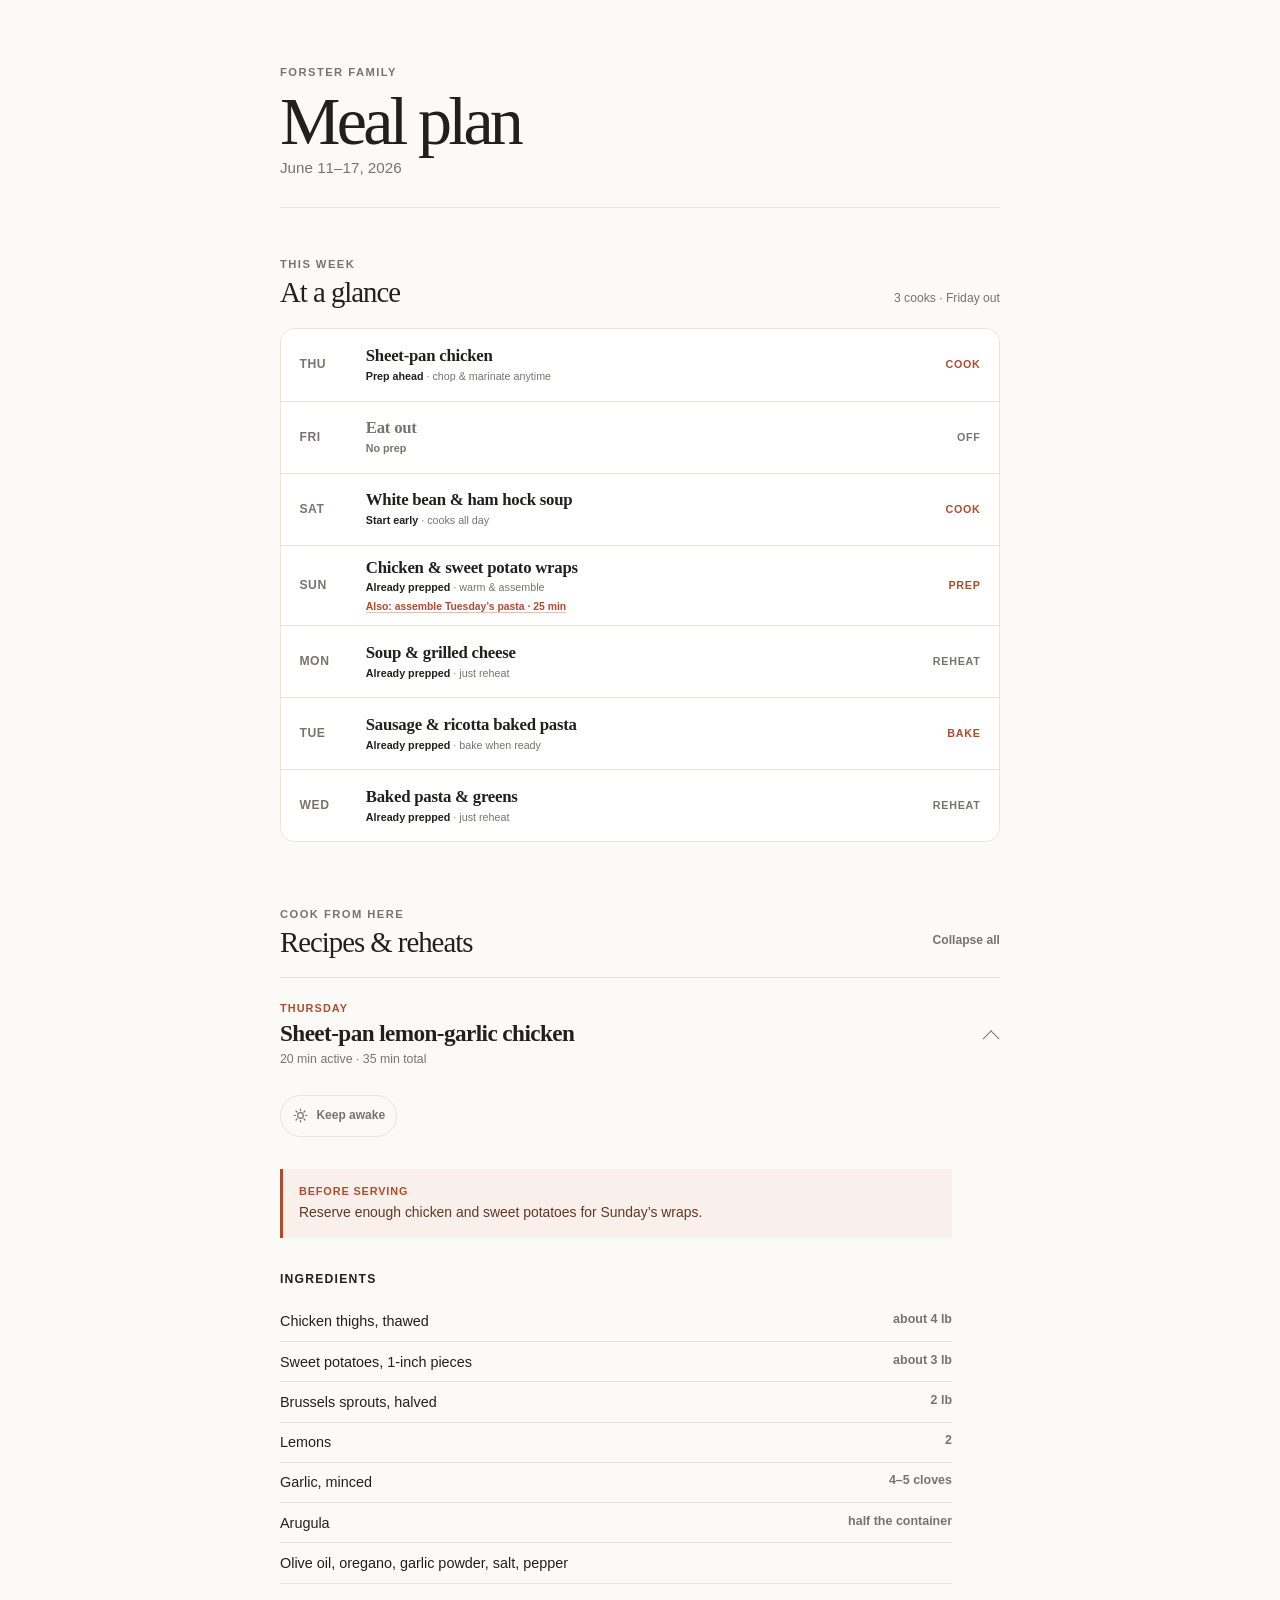
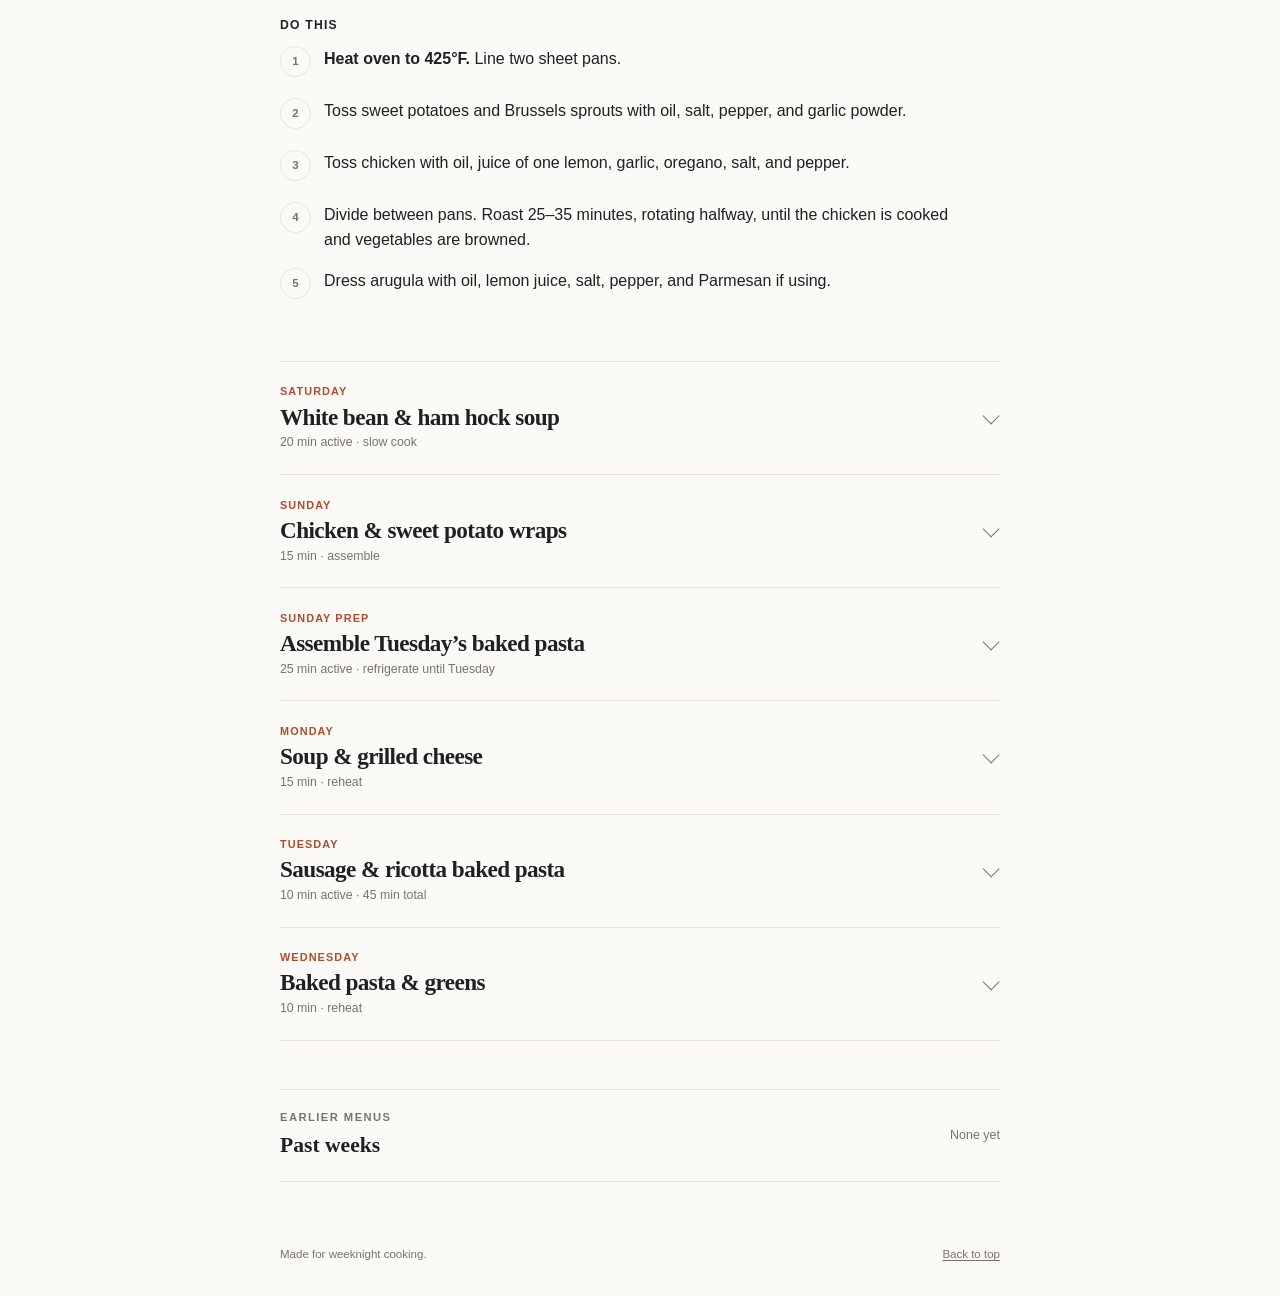
==== index.html @ 636d7f98 "Move wake control into open recipe" ====
<!doctype html>
<html lang="en">
  <head>
    <meta charset="utf-8">
    <meta name="viewport" content="width=device-width, initial-scale=1">
    <meta name="theme-color" content="#f7f5f0">
    <meta name="apple-mobile-web-app-capable" content="yes">
    <meta name="apple-mobile-web-app-status-bar-style" content="default">
    <meta name="apple-mobile-web-app-title" content="Meal Plan">
    <meta name="description" content="The Forster family meal plan for the week.">
    <title>Meal Plan · June 11–17</title>
    <link rel="icon" href="icon.svg" type="image/svg+xml">
    <link rel="apple-touch-icon" sizes="180x180" href="apple-touch-icon.png">
    <link rel="manifest" href="site.webmanifest">
    <link rel="stylesheet" href="styles.css">
    <script src="app.js" defer></script>
  </head>
  <body>
    <header class="site-header">
      <div>
        <p class="eyebrow">Forster family</p>
        <h1>Meal plan</h1>
        <p class="week-dates">June 11–17, 2026</p>
      </div>
    </header>

    <main>
      <section aria-labelledby="week-overview">
        <div class="section-heading">
          <div>
            <p class="eyebrow">This week</p>
            <h2 id="week-overview">At a glance</h2>
          </div>
          <p class="section-note">3 cooks · Friday out</p>
        </div>

        <nav class="day-list" aria-label="Jump to a day's meal">
          <a class="day-row" data-date="2026-06-11" href="#thursday">
            <span class="day-name">Thu <span class="today-label">Today</span></span>
            <span class="day-details">
              <span class="day-meal">Sheet-pan chicken</span>
              <span class="day-timing"><strong>Prep ahead</strong> · chop &amp; marinate anytime</span>
            </span>
            <span class="day-action cook">Cook</span>
          </a>
          <div class="day-row day-off" data-date="2026-06-12">
            <span class="day-name">Fri <span class="today-label">Today</span></span>
            <span class="day-details">
              <span class="day-meal">Eat out</span>
              <span class="day-timing"><strong>No prep</strong></span>
            </span>
            <span class="day-action">Off</span>
          </div>
          <a class="day-row" data-date="2026-06-13" href="#saturday">
            <span class="day-name">Sat <span class="today-label">Today</span></span>
            <span class="day-details">
              <span class="day-meal">White bean &amp; ham hock soup</span>
              <span class="day-timing"><strong>Start early</strong> · cooks all day</span>
            </span>
            <span class="day-action cook">Cook</span>
          </a>
          <div class="day-row" data-date="2026-06-14">
            <span class="day-name">Sun <span class="today-label">Today</span></span>
            <span class="day-details">
              <a class="day-meal day-meal-link" href="#sunday">Chicken &amp; sweet potato wraps</a>
              <span class="day-timing"><strong>Already prepped</strong> · warm &amp; assemble</span>
              <a class="day-extra" href="#sunday-pasta-prep"><strong>Also:</strong> assemble Tuesday’s pasta · 25 min</a>
            </span>
            <span class="day-action cook">Prep</span>
          </div>
          <a class="day-row" data-date="2026-06-15" href="#monday">
            <span class="day-name">Mon <span class="today-label">Today</span></span>
            <span class="day-details">
              <span class="day-meal">Soup &amp; grilled cheese</span>
              <span class="day-timing"><strong>Already prepped</strong> · just reheat</span>
            </span>
            <span class="day-action">Reheat</span>
          </a>
          <a class="day-row" data-date="2026-06-16" href="#tuesday">
            <span class="day-name">Tue <span class="today-label">Today</span></span>
            <span class="day-details">
              <span class="day-meal">Sausage &amp; ricotta baked pasta</span>
              <span class="day-timing"><strong>Already prepped</strong> · bake when ready</span>
            </span>
            <span class="day-action cook">Bake</span>
          </a>
          <a class="day-row" data-date="2026-06-17" href="#wednesday">
            <span class="day-name">Wed <span class="today-label">Today</span></span>
            <span class="day-details">
              <span class="day-meal">Baked pasta &amp; greens</span>
              <span class="day-timing"><strong>Already prepped</strong> · just reheat</span>
            </span>
            <span class="day-action">Reheat</span>
          </a>
        </nav>
      </section>

      <section class="recipes" aria-labelledby="recipes-title">
        <div class="section-heading">
          <div>
            <p class="eyebrow">Cook from here</p>
            <h2 id="recipes-title">Recipes &amp; reheats</h2>
          </div>
          <button class="text-button" id="collapse-button" type="button">Collapse all</button>
        </div>
        <button class="wake-button" id="wake-button" type="button" hidden>
          <svg aria-hidden="true" viewBox="0 0 24 24">
            <path d="M12 3v2m6.36.64-1.42 1.42M21 12h-2M5 12H3m4.06-4.94L5.64 5.64M12 8a4 4 0 1 1 0 8 4 4 0 0 1 0-8Zm0 11v2m4.94-4.06 1.42 1.42m-11.3-1.42-1.42 1.42"/>
          </svg>
          <span>Keep awake</span>
        </button>

        <details class="recipe" id="thursday" data-date="2026-06-11" open>
          <summary>
            <span class="summary-day">Thursday</span>
            <span class="summary-title">Sheet-pan lemon-garlic chicken</span>
            <span class="summary-meta">20 min active · 35 min total</span>
          </summary>
          <div class="recipe-body">
            <div class="recipe-note">
              <strong>Before serving</strong>
              Reserve enough chicken and sweet potatoes for Sunday’s wraps.
            </div>
            <h3>Ingredients</h3>
            <ul class="ingredients">
              <li><span>Chicken thighs, thawed</span><strong>about 4 lb</strong></li>
              <li><span>Sweet potatoes, 1-inch pieces</span><strong>about 3 lb</strong></li>
              <li><span>Brussels sprouts, halved</span><strong>2 lb</strong></li>
              <li><span>Lemons</span><strong>2</strong></li>
              <li><span>Garlic, minced</span><strong>4–5 cloves</strong></li>
              <li><span>Arugula</span><strong>half the container</strong></li>
              <li><span>Olive oil, oregano, garlic powder, salt, pepper</span></li>
            </ul>
            <h3>Do this</h3>
            <ol class="steps">
              <li><strong>Heat oven to 425°F.</strong> Line two sheet pans.</li>
              <li>Toss sweet potatoes and Brussels sprouts with oil, salt, pepper, and garlic powder.</li>
              <li>Toss chicken with oil, juice of one lemon, garlic, oregano, salt, and pepper.</li>
              <li>Divide between pans. Roast 25–35 minutes, rotating halfway, until the chicken is cooked and vegetables are browned.</li>
              <li>Dress arugula with oil, lemon juice, salt, pepper, and Parmesan if using.</li>
            </ol>
          </div>
        </details>

        <details class="recipe" id="saturday" data-date="2026-06-13">
          <summary>
            <span class="summary-day">Saturday</span>
            <span class="summary-title">White bean &amp; ham hock soup</span>
            <span class="summary-meta">20 min active · slow cook</span>
          </summary>
          <div class="recipe-body">
            <div class="recipe-note">
              <strong>Friday night</strong>
              If using dried beans, cover them with plenty of water and soak overnight.
            </div>
            <h3>Ingredients</h3>
            <ul class="ingredients">
              <li><span>Cross-cut ham hocks</span></li>
              <li><span>Dried white beans, soaked, or 6 cans drained</span><strong>2 lb</strong></li>
              <li><span>Onions, diced</span><strong>2</strong></li>
              <li><span>Carrots, diced</span><strong>4</strong></li>
              <li><span>Celery stalks, diced</span><strong>4</strong></li>
              <li><span>Garlic, minced</span><strong>4–5 cloves</strong></li>
              <li><span>Prepared chicken broth</span><strong>8 cups</strong></li>
              <li><span>Kale or collards, chopped</span><strong>1 large bunch</strong></li>
              <li><span>Bay leaves, thyme, black pepper</span></li>
            </ul>
            <h3>Do this</h3>
            <ol class="steps">
              <li>Sauté onions, carrots, and celery in oil for 8 minutes. Add garlic for the final minute.</li>
              <li>Add ham hocks, beans, broth, bay leaves, thyme, pepper, and enough water to cover.</li>
              <li><strong>Cook until tender:</strong> Instant Pot 45 minutes plus natural release; slow cooker 8–10 hours on low; or stovetop 2–3 hours.</li>
              <li>Remove ham hocks. Shred the usable meat and return it to the soup.</li>
              <li>Stir in greens and cook until tender. Taste before adding salt.</li>
              <li>Prepare cornbread according to its package.</li>
            </ol>
            <div class="recipe-note">
              <strong>After dinner</strong>
              Refrigerate enough for Monday and lunches. Freeze the rest in meal-sized portions.
            </div>
          </div>
        </details>

        <details class="recipe" id="sunday" data-date="2026-06-14">
          <summary>
            <span class="summary-day">Sunday</span>
            <span class="summary-title">Chicken &amp; sweet potato wraps</span>
            <span class="summary-meta">15 min · assemble</span>
          </summary>
          <div class="recipe-body">
            <ol class="steps">
              <li>Warm Thursday’s reserved chicken and sweet potatoes.</li>
              <li>Set out tortillas, remaining arugula, cheese, and a preferred sauce.</li>
              <li>Let everyone assemble wraps. Keep the kids’ version simple with chicken and cheese.</li>
            </ol>
          </div>
        </details>

        <details class="recipe prep-recipe" id="sunday-pasta-prep" data-date="2026-06-14">
          <summary>
            <span class="summary-day">Sunday prep</span>
            <span class="summary-title">Assemble Tuesday’s baked pasta</span>
            <span class="summary-meta">25 min active · refrigerate until Tuesday</span>
          </summary>
          <div class="recipe-body">
            <div class="recipe-note">
              <strong>Do ahead</strong>
              Assemble this Sunday so Tuesday only requires baking.
            </div>
            <h3>Ingredients</h3>
            <ul class="ingredients">
              <li><span>Rigatoni plus penne</span><strong>2 lb total</strong></li>
              <li><span>Mild Italian sausage</span><strong>2 lb</strong></li>
              <li><span>Onion, diced</span><strong>1</strong></li>
              <li><span>Spinach</span><strong>8 oz</strong></li>
              <li><span>Marinara</span><strong>2 jars</strong></li>
              <li><span>Ricotta</span><strong>15 oz</strong></li>
              <li><span>Shredded mozzarella</span><strong>1 lb</strong></li>
              <li><span>Parmesan</span></li>
            </ul>
            <h3>Do this</h3>
            <ol class="steps">
              <li>Cook pasta 2 minutes less than its package directions. Drain.</li>
              <li>Brown sausage and onion. Drain excess grease, then wilt in the spinach.</li>
              <li>Mix pasta, sausage mixture, marinara, ricotta, and half the mozzarella.</li>
              <li>Transfer to a large baking dish. Top with remaining mozzarella and Parmesan.</li>
              <li>Cover and refrigerate until Tuesday.</li>
            </ol>
          </div>
        </details>

        <details class="recipe compact" id="monday" data-date="2026-06-15">
          <summary>
            <span class="summary-day">Monday</span>
            <span class="summary-title">Soup &amp; grilled cheese</span>
            <span class="summary-meta">15 min · reheat</span>
          </summary>
          <div class="recipe-body">
            <ol class="steps">
              <li>Reheat Saturday’s soup gently, adding a little water or broth if it has thickened.</li>
              <li>Make grilled cheese sandwiches while the soup heats.</li>
              <li>Freeze any soup that will not be eaten by Tuesday.</li>
            </ol>
            <p><a class="inline-link" href="#saturday">See the soup recipe</a></p>
          </div>
        </details>

        <details class="recipe compact" id="tuesday" data-date="2026-06-16">
          <summary>
            <span class="summary-day">Tuesday</span>
            <span class="summary-title">Sausage &amp; ricotta baked pasta</span>
            <span class="summary-meta">10 min active · 45 min total</span>
          </summary>
          <div class="recipe-body">
            <ol class="steps">
              <li>Take Sunday’s assembled pasta out while the oven heats to <strong>375°F</strong>.</li>
              <li>Bake covered for about 30 minutes.</li>
              <li>Uncover and bake another 10–15 minutes, until bubbling and browned.</li>
              <li>Reserve enough for Wednesday dinner and lunches.</li>
            </ol>
            <p><a class="inline-link" href="#sunday-pasta-prep">See Sunday’s assembly steps</a></p>
          </div>
        </details>

        <details class="recipe compact" id="wednesday" data-date="2026-06-17">
          <summary>
            <span class="summary-day">Wednesday</span>
            <span class="summary-title">Baked pasta &amp; greens</span>
            <span class="summary-meta">10 min · reheat</span>
          </summary>
          <div class="recipe-body">
            <ol class="steps">
              <li>Reheat baked pasta, covered, in the oven or microwave.</li>
              <li>Serve with remaining soup greens, raw or quickly sautéed with olive oil and garlic.</li>
            </ol>
          </div>
        </details>
      </section>

      <section class="archive-section" aria-labelledby="archive-title">
        <details class="archive">
          <summary>
            <span>
              <span class="eyebrow">Earlier menus</span>
              <span class="archive-title" id="archive-title">Past weeks</span>
            </span>
            <span class="archive-count">None yet</span>
          </summary>
          <p>This week’s plan will move here when the next menu is published.</p>
        </details>
      </section>
    </main>

    <footer>
      <p>Made for weeknight cooking.</p>
      <a href="#week-overview">Back to top</a>
    </footer>
  </body>
</html>
---- styles.css ----
:root {
  color-scheme: light;
  --paper: #fbfaf7;
  --surface: #ffffff;
  --ink: #20201e;
  --muted: #77746e;
  --line: #e8e5de;
  --accent: #ad4d2d;
  --accent-soft: #faf0eb;
  --radius: 14px;
  --content: 720px;
}

* {
  box-sizing: border-box;
}

html {
  scroll-behavior: smooth;
  scroll-padding-top: 1rem;
}

body {
  margin: 0;
  background: var(--paper);
  color: var(--ink);
  font-family: ui-sans-serif, -apple-system, BlinkMacSystemFont, "Segoe UI", sans-serif;
  font-size: 16px;
  line-height: 1.55;
  text-rendering: optimizeLegibility;
}

button,
summary {
  -webkit-tap-highlight-color: transparent;
}

a {
  color: inherit;
}

.site-header,
main,
footer {
  width: min(calc(100% - 2rem), var(--content));
  margin-inline: auto;
}

.site-header {
  padding: 2.25rem 0 1.75rem;
  border-bottom: 1px solid var(--line);
}

h1,
h2,
h3,
p {
  margin-top: 0;
}

h1 {
  margin-bottom: 0.15rem;
  font-family: ui-serif, Georgia, serif;
  font-size: clamp(2.45rem, 12vw, 4.25rem);
  font-weight: 500;
  letter-spacing: -0.055em;
  line-height: 0.95;
}

h2 {
  margin-bottom: 0;
  font-family: ui-serif, Georgia, serif;
  font-size: 1.8rem;
  font-weight: 500;
  letter-spacing: -0.035em;
  line-height: 1.1;
}

h3 {
  margin: 2rem 0 0.8rem;
  font-size: 0.76rem;
  font-weight: 750;
  letter-spacing: 0.1em;
  text-transform: uppercase;
}

.eyebrow {
  margin-bottom: 0.45rem;
  color: var(--muted);
  font-size: 0.7rem;
  font-weight: 750;
  letter-spacing: 0.13em;
  text-transform: uppercase;
}

.week-dates {
  margin-bottom: 0;
  color: var(--muted);
  font-size: 0.95rem;
}

.wake-button {
  flex: 0 0 auto;
  align-items: center;
  gap: 0.45rem;
  min-height: 42px;
  padding: 0.55rem 0.7rem;
  border: 1px solid var(--line);
  border-radius: 999px;
  background: transparent;
  color: var(--muted);
  cursor: pointer;
  font: inherit;
  font-size: 0.75rem;
  font-weight: 650;
}

.wake-button:not([hidden]) {
  display: inline-flex;
}

.wake-button svg {
  width: 17px;
  fill: none;
  stroke: currentColor;
  stroke-linecap: round;
  stroke-width: 1.7;
}

.wake-button.active {
  border-color: var(--accent);
  background: var(--accent-soft);
  color: var(--accent);
}

main > section {
  padding-top: 3rem;
}

.section-heading {
  display: flex;
  align-items: end;
  justify-content: space-between;
  gap: 1rem;
  margin-bottom: 1.15rem;
}

.section-heading .eyebrow {
  margin-bottom: 0.25rem;
}

.section-note {
  margin-bottom: 0.1rem;
  color: var(--muted);
  font-size: 0.76rem;
}

.day-list {
  overflow: hidden;
  border: 1px solid var(--line);
  border-radius: var(--radius);
  background: var(--surface);
}

.day-row {
  display: grid;
  grid-template-columns: 3.4rem minmax(0, 1fr) auto;
  align-items: center;
  gap: 0.75rem;
  min-height: 72px;
  padding: 0.75rem 0.85rem;
  text-decoration: none;
}

.day-row + .day-row {
  border-top: 1px solid var(--line);
}

a.day-row {
  transition: background-color 120ms ease;
}

a.day-row:active {
  background: #f7f5f0;
}

.day-name {
  color: var(--muted);
  font-size: 0.76rem;
  font-weight: 750;
  letter-spacing: 0.05em;
  text-transform: uppercase;
}

.today-label {
  display: none;
  margin-top: 0.1rem;
  color: var(--accent);
  font-size: 0.58rem;
  letter-spacing: 0.07em;
}

.day-row.is-today {
  box-shadow: inset 3px 0 var(--accent);
}

.day-row.is-today .today-label {
  display: block;
}

.day-details {
  display: grid;
  min-width: 0;
  gap: 0.22rem;
}

.day-meal {
  min-width: 0;
  font-family: ui-serif, Georgia, serif;
  font-size: 1.05rem;
  font-weight: 600;
  letter-spacing: -0.015em;
  line-height: 1.2;
}

.day-meal-link {
  text-decoration: none;
}

.day-timing {
  color: var(--muted);
  font-size: 0.67rem;
  line-height: 1.25;
}

.day-timing strong {
  color: var(--ink);
  font-weight: 700;
}

.day-extra {
  margin-top: 0.12rem;
  color: var(--accent);
  font-size: 0.65rem;
  font-weight: 600;
  line-height: 1.25;
  text-decoration-color: color-mix(in srgb, var(--accent) 35%, transparent);
  text-underline-offset: 0.16em;
}

.day-extra strong {
  font-weight: 750;
}

.day-off .day-timing strong {
  color: var(--muted);
}

.day-action {
  color: var(--muted);
  font-size: 0.67rem;
  font-weight: 700;
  letter-spacing: 0.07em;
  text-transform: uppercase;
}

.day-action.cook {
  color: var(--accent);
}

.day-off {
  color: var(--muted);
}

.recipes {
  padding-top: 4rem;
}

.text-button {
  min-height: 38px;
  padding: 0.4rem 0;
  border: 0;
  background: transparent;
  color: var(--muted);
  cursor: pointer;
  font: inherit;
  font-size: 0.76rem;
  font-weight: 650;
}

.recipe {
  position: relative;
  border-top: 1px solid var(--line);
}

.recipe:last-child {
  border-bottom: 1px solid var(--line);
}

.recipe summary {
  position: relative;
  display: grid;
  gap: 0.2rem;
  padding: 1.35rem 2.1rem 1.35rem 0;
  cursor: pointer;
  list-style: none;
}

.recipe.is-today {
  box-shadow: inset 3px 0 var(--accent);
}

.recipe.is-today summary {
  padding-left: 0.85rem;
  background: linear-gradient(90deg, var(--accent-soft), transparent 72%);
}

.recipe.is-today .summary-day::after {
  margin-left: 0.45rem;
  color: var(--accent);
  content: "Today";
  font-size: 0.58rem;
  letter-spacing: 0.08em;
}

.recipe summary::-webkit-details-marker {
  display: none;
}

.recipe summary::after {
  position: absolute;
  top: 50%;
  right: 0.2rem;
  width: 0.7rem;
  height: 0.7rem;
  border-right: 1.5px solid var(--muted);
  border-bottom: 1.5px solid var(--muted);
  content: "";
  transform: translateY(-65%) rotate(45deg);
  transition: transform 150ms ease;
}

.recipe[open] summary::after {
  transform: translateY(-20%) rotate(225deg);
}

.summary-day {
  color: var(--accent);
  font-size: 0.68rem;
  font-weight: 750;
  letter-spacing: 0.1em;
  text-transform: uppercase;
}

.summary-title {
  font-family: ui-serif, Georgia, serif;
  font-size: 1.45rem;
  font-weight: 600;
  letter-spacing: -0.025em;
  line-height: 1.15;
}

.summary-meta {
  color: var(--muted);
  font-size: 0.77rem;
}

.recipe-body {
  padding: 0.25rem 0 2.5rem;
}

.recipe-body > .wake-button {
  margin: 0.15rem 0 1.5rem;
}

.recipe-body > :first-child {
  margin-top: 0;
}

.recipe-note {
  margin: 0.5rem 0 1.6rem;
  padding: 0.9rem 1rem;
  border-left: 3px solid var(--accent);
  background: var(--accent-soft);
  color: #5f3728;
  font-size: 0.87rem;
}

.recipe-note strong {
  display: block;
  margin-bottom: 0.15rem;
  color: var(--accent);
  font-size: 0.68rem;
  letter-spacing: 0.08em;
  text-transform: uppercase;
}

.ingredients {
  margin: 0;
  padding: 0;
  list-style: none;
}

.ingredients li {
  display: flex;
  justify-content: space-between;
  gap: 1rem;
  padding: 0.53rem 0;
  border-bottom: 1px solid var(--line);
  font-size: 0.9rem;
}

.ingredients strong {
  flex: 0 0 auto;
  color: var(--muted);
  font-size: 0.78rem;
  font-weight: 600;
  text-align: right;
}

.steps {
  margin: 0;
  padding: 0;
  counter-reset: steps;
  list-style: none;
}

.steps li {
  position: relative;
  min-height: 2.25rem;
  margin-bottom: 1rem;
  padding-left: 2.75rem;
  font-size: 1rem;
  line-height: 1.55;
  counter-increment: steps;
}

.steps li::before {
  position: absolute;
  top: -0.05rem;
  left: 0;
  display: grid;
  width: 1.8rem;
  height: 1.8rem;
  place-items: center;
  border: 1px solid var(--line);
  border-radius: 50%;
  color: var(--muted);
  content: counter(steps);
  font-size: 0.72rem;
  font-weight: 700;
}

.inline-link {
  color: var(--accent);
  font-size: 0.85rem;
  font-weight: 650;
  text-underline-offset: 0.2em;
}

.archive-section {
  padding-bottom: 1rem;
}

.archive {
  border-top: 1px solid var(--line);
  border-bottom: 1px solid var(--line);
}

.archive summary {
  display: flex;
  align-items: center;
  justify-content: space-between;
  gap: 1rem;
  padding: 1.2rem 0;
  cursor: pointer;
  list-style: none;
}

.archive summary::-webkit-details-marker {
  display: none;
}

.archive .eyebrow {
  display: block;
  margin-bottom: 0.15rem;
}

.archive-title {
  display: block;
  font-family: ui-serif, Georgia, serif;
  font-size: 1.35rem;
  font-weight: 600;
}

.archive-count,
.archive p {
  color: var(--muted);
  font-size: 0.78rem;
}

.archive p {
  margin-bottom: 1.25rem;
}

footer {
  display: flex;
  justify-content: space-between;
  padding: 3rem 0 2rem;
  color: var(--muted);
  font-size: 0.72rem;
}

footer p {
  margin-bottom: 0;
}

footer a {
  text-underline-offset: 0.2em;
}

@media (min-width: 600px) {
  .site-header,
  main,
  footer {
    width: min(calc(100% - 3rem), var(--content));
  }

  .site-header {
    display: flex;
    align-items: flex-end;
    justify-content: space-between;
    gap: 1rem;
    padding-top: 4rem;
  }

  .day-row {
    padding-inline: 1.15rem;
  }

  .recipe-body {
    padding-right: 3rem;
  }
}

@media (prefers-reduced-motion: reduce) {
  html {
    scroll-behavior: auto;
  }

  * {
    transition-duration: 0.01ms !important;
  }
}
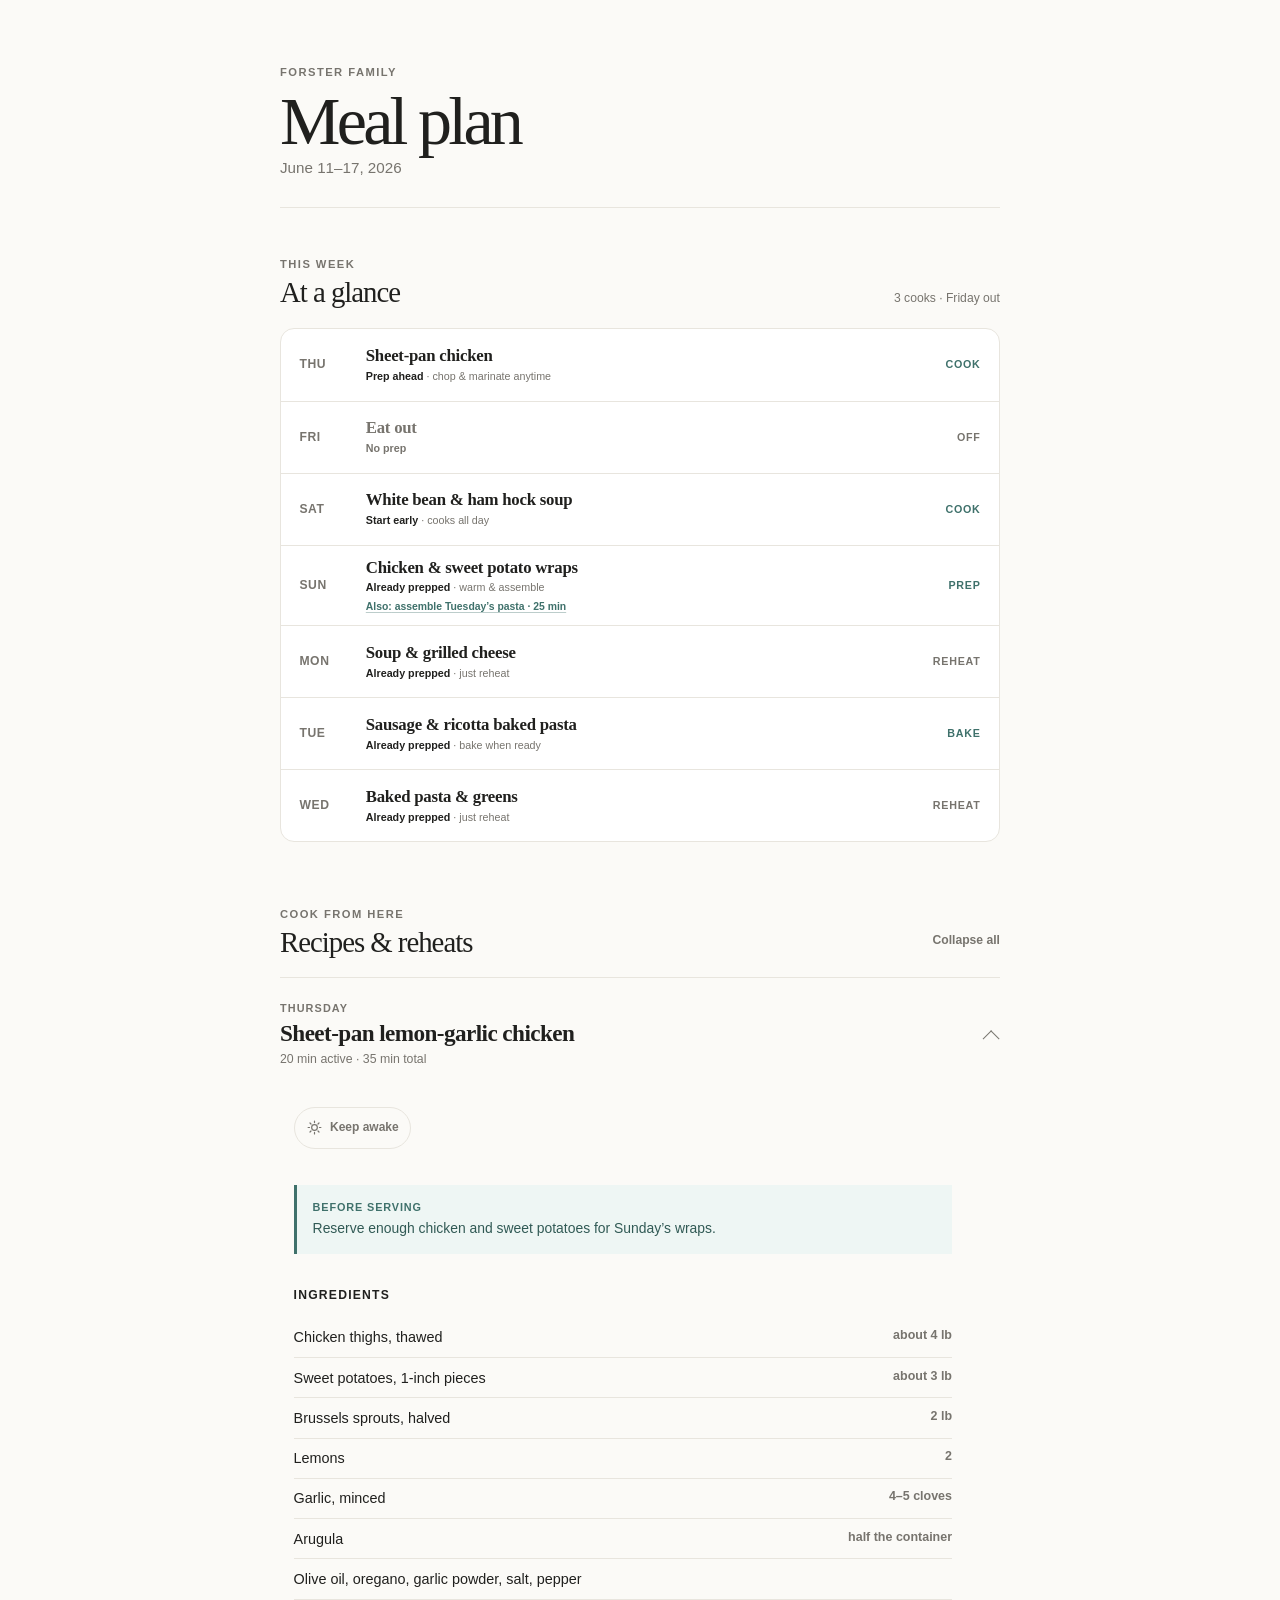
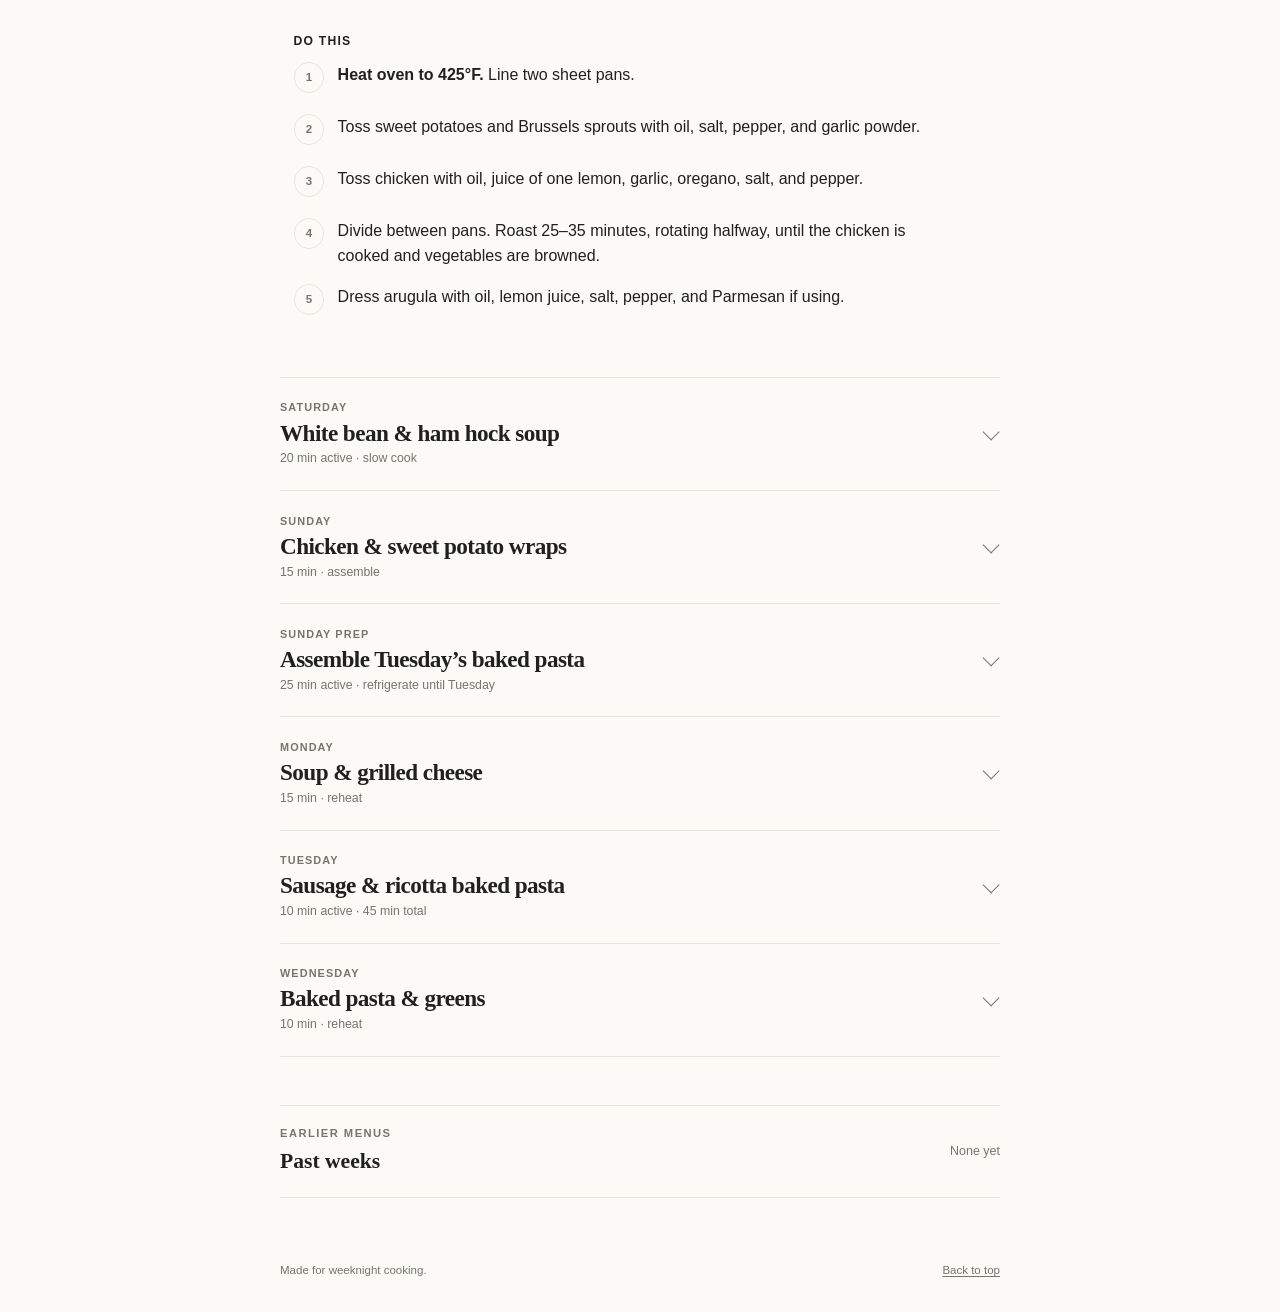
==== commit 1c507953: "Separate today and callout colors" ====
--- a/index.html
+++ b/index.html
@@ -3,7 +3,7 @@
   <head>
     <meta charset="utf-8">
     <meta name="viewport" content="width=device-width, initial-scale=1">
-    <meta name="theme-color" content="#f7f5f0">
+    <meta name="theme-color" content="#fbfaf7">
     <meta name="apple-mobile-web-app-capable" content="yes">
     <meta name="apple-mobile-web-app-status-bar-style" content="default">
     <meta name="apple-mobile-web-app-title" content="Meal Plan">
--- a/styles.css
+++ b/styles.css
@@ -7,6 +7,9 @@
   --line: #e8e5de;
   --accent: #ad4d2d;
   --accent-soft: #faf0eb;
+  --info: #3f716b;
+  --info-ink: #315a55;
+  --info-soft: #eef6f4;
   --radius: 14px;
   --content: 720px;
 }
@@ -128,9 +131,9 @@
 }
 
 .wake-button.active {
-  border-color: var(--accent);
-  background: var(--accent-soft);
-  color: var(--accent);
+  border-color: var(--info);
+  background: var(--info-soft);
+  color: var(--info);
 }
 
 main > section {
@@ -240,11 +243,11 @@
 
 .day-extra {
   margin-top: 0.12rem;
-  color: var(--accent);
+  color: var(--info);
   font-size: 0.65rem;
   font-weight: 600;
   line-height: 1.25;
-  text-decoration-color: color-mix(in srgb, var(--accent) 35%, transparent);
+  text-decoration-color: color-mix(in srgb, var(--info) 35%, transparent);
   text-underline-offset: 0.16em;
 }
 
@@ -265,7 +268,7 @@
 }
 
 .day-action.cook {
-  color: var(--accent);
+  color: var(--info);
 }
 
 .day-off {
@@ -306,13 +309,10 @@
   list-style: none;
 }
 
-.recipe.is-today {
-  box-shadow: inset 3px 0 var(--accent);
-}
-
 .recipe.is-today summary {
   padding-left: 0.85rem;
   background: linear-gradient(90deg, var(--accent-soft), transparent 72%);
+  box-shadow: inset 3px 0 var(--accent);
 }
 
 .recipe.is-today .summary-day::after {
@@ -345,11 +345,15 @@
 }
 
 .summary-day {
-  color: var(--accent);
+  color: var(--muted);
   font-size: 0.68rem;
   font-weight: 750;
   letter-spacing: 0.1em;
   text-transform: uppercase;
+}
+
+.recipe.is-today .summary-day {
+  color: var(--accent);
 }
 
 .summary-title {
@@ -366,11 +370,11 @@
 }
 
 .recipe-body {
-  padding: 0.25rem 0 2.5rem;
+  padding: 1rem 0.85rem 2.5rem;
 }
 
 .recipe-body > .wake-button {
-  margin: 0.15rem 0 1.5rem;
+  margin: 0 0 1.75rem;
 }
 
 .recipe-body > :first-child {
@@ -380,16 +384,16 @@
 .recipe-note {
   margin: 0.5rem 0 1.6rem;
   padding: 0.9rem 1rem;
-  border-left: 3px solid var(--accent);
-  background: var(--accent-soft);
-  color: #5f3728;
+  border-left: 3px solid var(--info);
+  background: var(--info-soft);
+  color: var(--info-ink);
   font-size: 0.87rem;
 }
 
 .recipe-note strong {
   display: block;
   margin-bottom: 0.15rem;
-  color: var(--accent);
+  color: var(--info);
   font-size: 0.68rem;
   letter-spacing: 0.08em;
   text-transform: uppercase;
@@ -452,7 +456,7 @@
 }
 
 .inline-link {
-  color: var(--accent);
+  color: var(--info);
   font-size: 0.85rem;
   font-weight: 650;
   text-underline-offset: 0.2em;
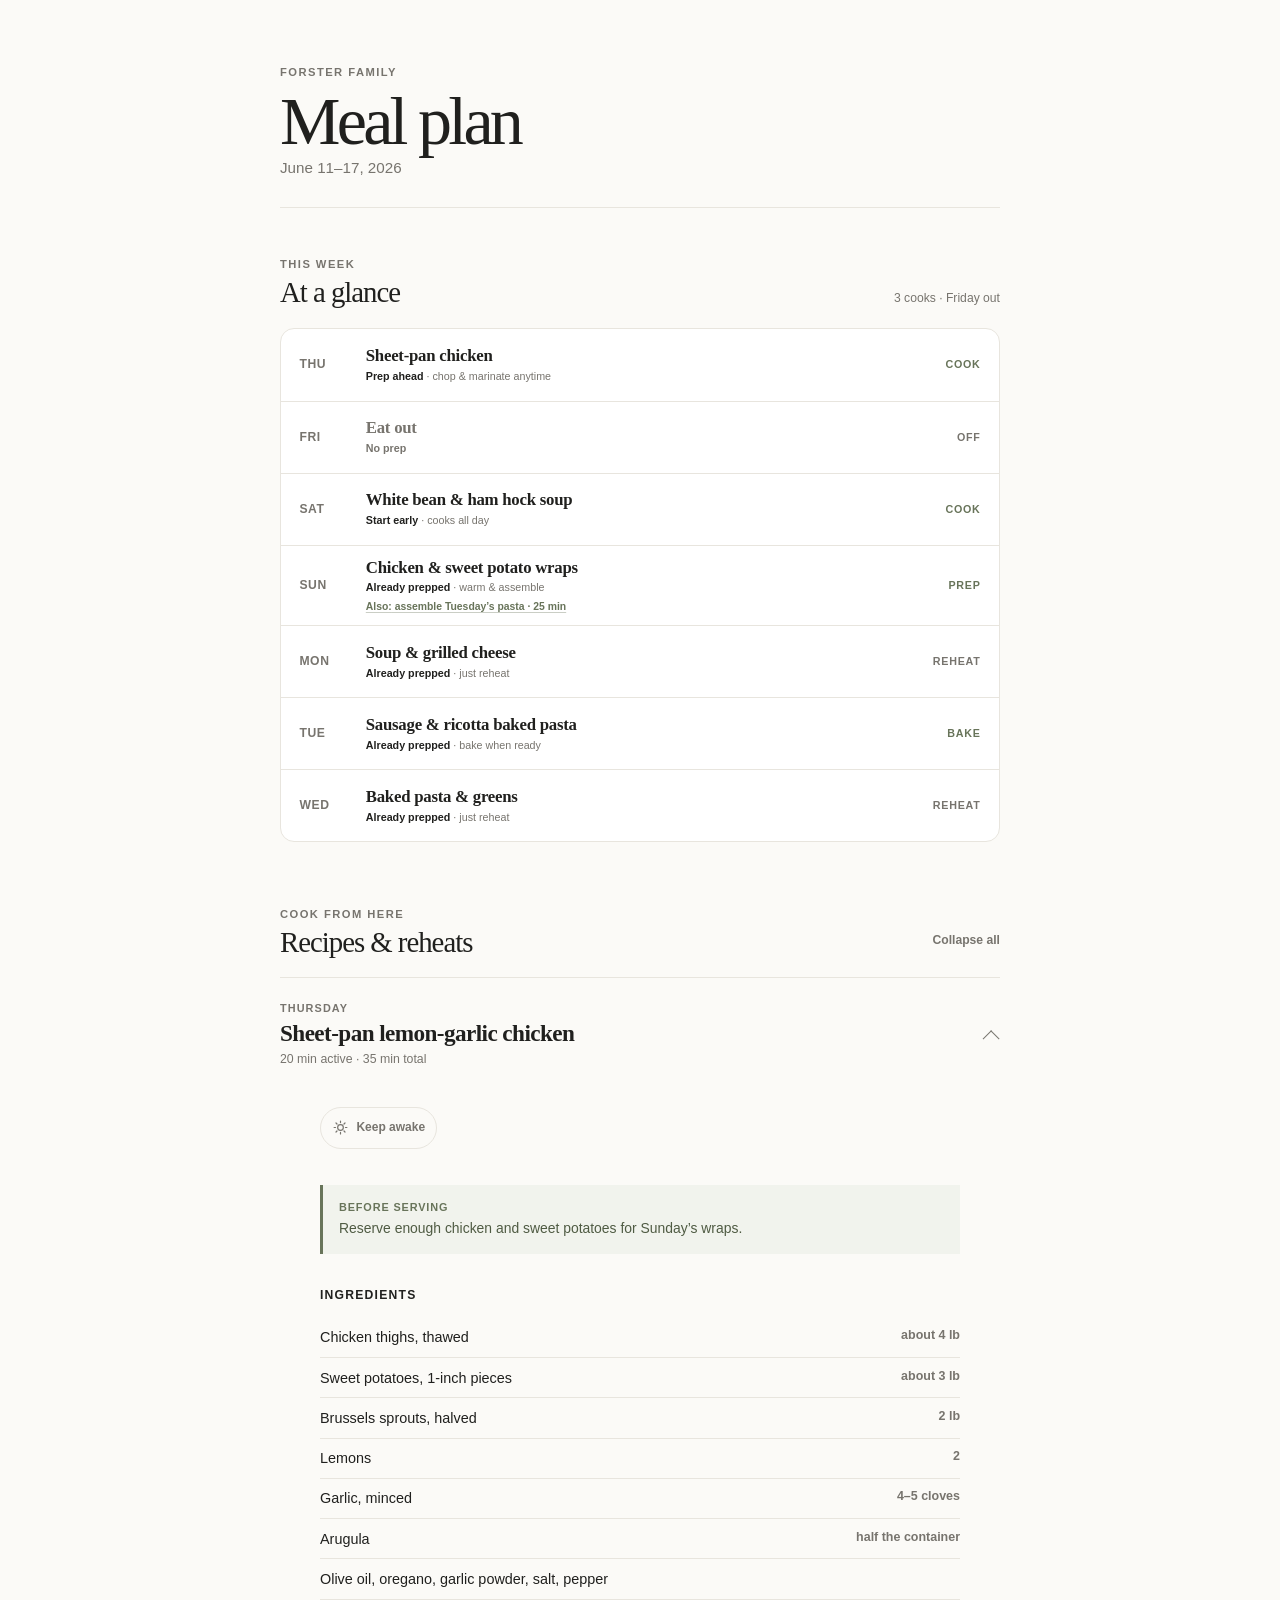
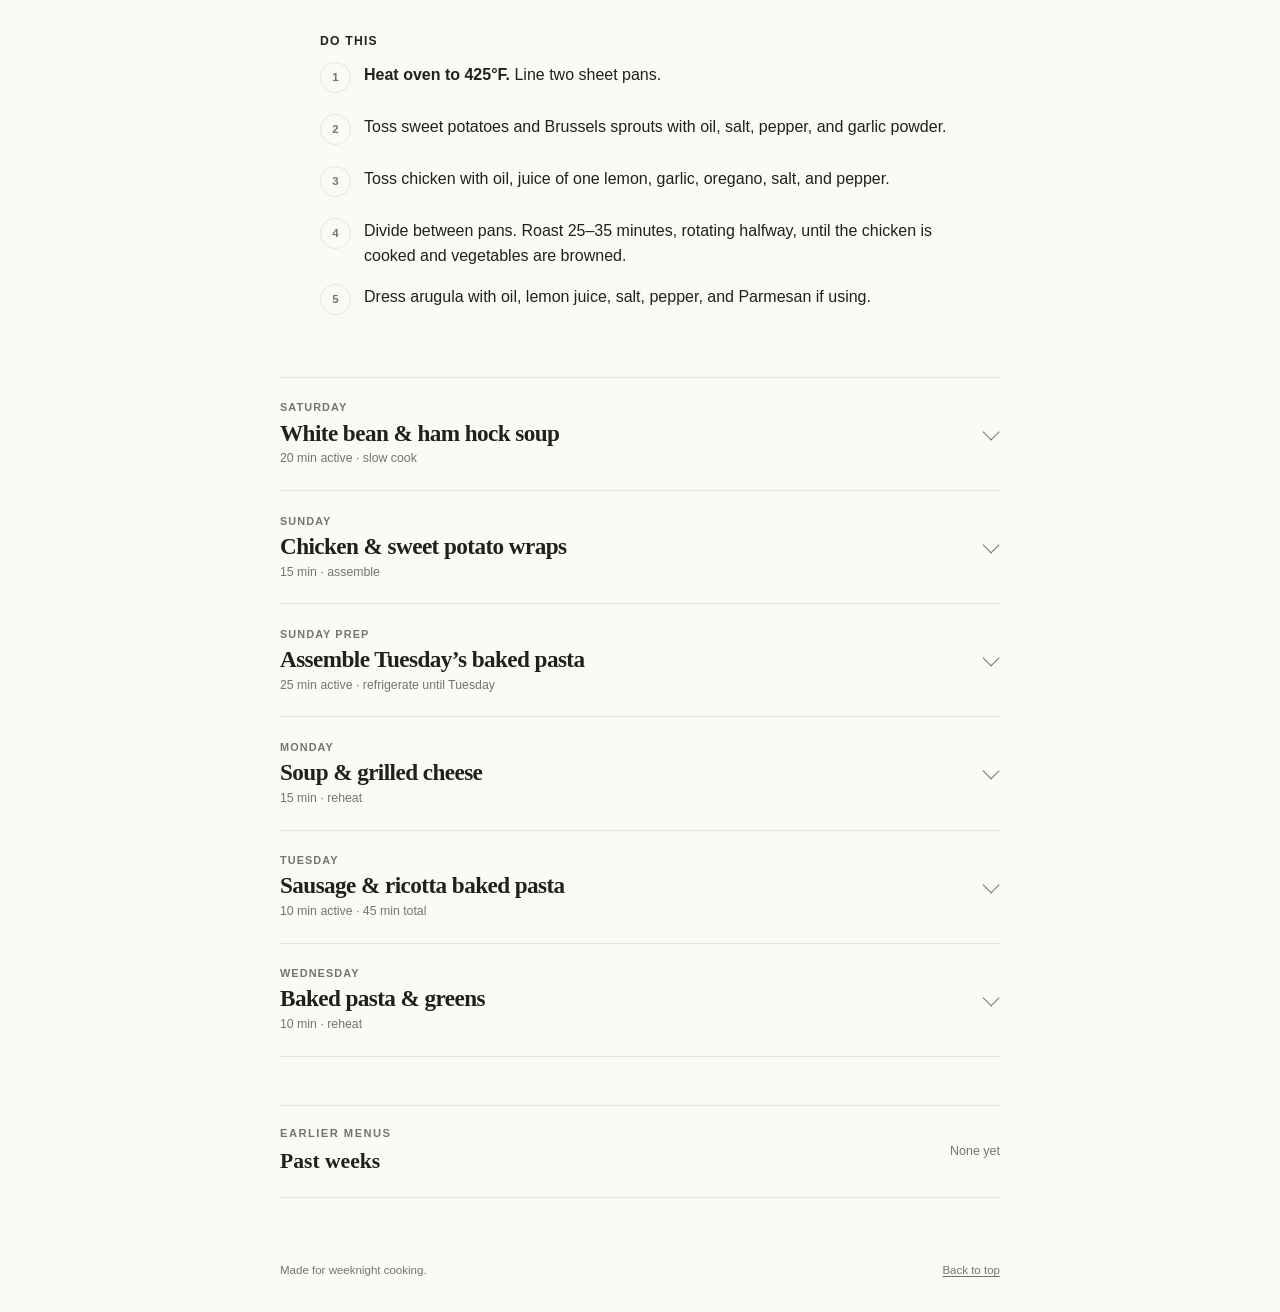
==== commit 1f518eb8: "Simplify today styling and center recipes" ====
--- a/index.html
+++ b/index.html
@@ -36,7 +36,7 @@
 
         <nav class="day-list" aria-label="Jump to a day's meal">
           <a class="day-row" data-date="2026-06-11" href="#thursday">
-            <span class="day-name">Thu <span class="today-label">Today</span></span>
+            <span class="day-name">Thu</span>
             <span class="day-details">
               <span class="day-meal">Sheet-pan chicken</span>
               <span class="day-timing"><strong>Prep ahead</strong> · chop &amp; marinate anytime</span>
@@ -44,7 +44,7 @@
             <span class="day-action cook">Cook</span>
           </a>
           <div class="day-row day-off" data-date="2026-06-12">
-            <span class="day-name">Fri <span class="today-label">Today</span></span>
+            <span class="day-name">Fri</span>
             <span class="day-details">
               <span class="day-meal">Eat out</span>
               <span class="day-timing"><strong>No prep</strong></span>
@@ -52,7 +52,7 @@
             <span class="day-action">Off</span>
           </div>
           <a class="day-row" data-date="2026-06-13" href="#saturday">
-            <span class="day-name">Sat <span class="today-label">Today</span></span>
+            <span class="day-name">Sat</span>
             <span class="day-details">
               <span class="day-meal">White bean &amp; ham hock soup</span>
               <span class="day-timing"><strong>Start early</strong> · cooks all day</span>
@@ -60,7 +60,7 @@
             <span class="day-action cook">Cook</span>
           </a>
           <div class="day-row" data-date="2026-06-14">
-            <span class="day-name">Sun <span class="today-label">Today</span></span>
+            <span class="day-name">Sun</span>
             <span class="day-details">
               <a class="day-meal day-meal-link" href="#sunday">Chicken &amp; sweet potato wraps</a>
               <span class="day-timing"><strong>Already prepped</strong> · warm &amp; assemble</span>
@@ -69,7 +69,7 @@
             <span class="day-action cook">Prep</span>
           </div>
           <a class="day-row" data-date="2026-06-15" href="#monday">
-            <span class="day-name">Mon <span class="today-label">Today</span></span>
+            <span class="day-name">Mon</span>
             <span class="day-details">
               <span class="day-meal">Soup &amp; grilled cheese</span>
               <span class="day-timing"><strong>Already prepped</strong> · just reheat</span>
@@ -77,7 +77,7 @@
             <span class="day-action">Reheat</span>
           </a>
           <a class="day-row" data-date="2026-06-16" href="#tuesday">
-            <span class="day-name">Tue <span class="today-label">Today</span></span>
+            <span class="day-name">Tue</span>
             <span class="day-details">
               <span class="day-meal">Sausage &amp; ricotta baked pasta</span>
               <span class="day-timing"><strong>Already prepped</strong> · bake when ready</span>
@@ -85,7 +85,7 @@
             <span class="day-action cook">Bake</span>
           </a>
           <a class="day-row" data-date="2026-06-17" href="#wednesday">
-            <span class="day-name">Wed <span class="today-label">Today</span></span>
+            <span class="day-name">Wed</span>
             <span class="day-details">
               <span class="day-meal">Baked pasta &amp; greens</span>
               <span class="day-timing"><strong>Already prepped</strong> · just reheat</span>
--- a/styles.css
+++ b/styles.css
@@ -5,11 +5,11 @@
   --ink: #20201e;
   --muted: #77746e;
   --line: #e8e5de;
-  --accent: #ad4d2d;
-  --accent-soft: #faf0eb;
-  --info: #3f716b;
-  --info-ink: #315a55;
-  --info-soft: #eef6f4;
+  --accent: #a75f47;
+  --accent-soft: #faf1ed;
+  --info: #68745a;
+  --info-ink: #4f5b43;
+  --info-soft: #f1f3ed;
   --radius: 14px;
   --content: 720px;
 }
@@ -195,20 +195,8 @@
   text-transform: uppercase;
 }
 
-.today-label {
-  display: none;
-  margin-top: 0.1rem;
+.day-row.is-today .day-name {
   color: var(--accent);
-  font-size: 0.58rem;
-  letter-spacing: 0.07em;
-}
-
-.day-row.is-today {
-  box-shadow: inset 3px 0 var(--accent);
-}
-
-.day-row.is-today .today-label {
-  display: block;
 }
 
 .day-details {
@@ -310,17 +298,7 @@
 }
 
 .recipe.is-today summary {
-  padding-left: 0.85rem;
-  background: linear-gradient(90deg, var(--accent-soft), transparent 72%);
-  box-shadow: inset 3px 0 var(--accent);
-}
-
-.recipe.is-today .summary-day::after {
-  margin-left: 0.45rem;
-  color: var(--accent);
-  content: "Today";
-  font-size: 0.58rem;
-  letter-spacing: 0.08em;
+  background: transparent;
 }
 
 .recipe summary::-webkit-details-marker {
@@ -370,7 +348,8 @@
 }
 
 .recipe-body {
-  padding: 1rem 0.85rem 2.5rem;
+  width: 100%;
+  padding: 1rem 0 2.5rem;
 }
 
 .recipe-body > .wake-button {
@@ -543,7 +522,8 @@
   }
 
   .recipe-body {
-    padding-right: 3rem;
+    width: min(calc(100% - 3rem), 640px);
+    margin-inline: auto;
   }
 }
 
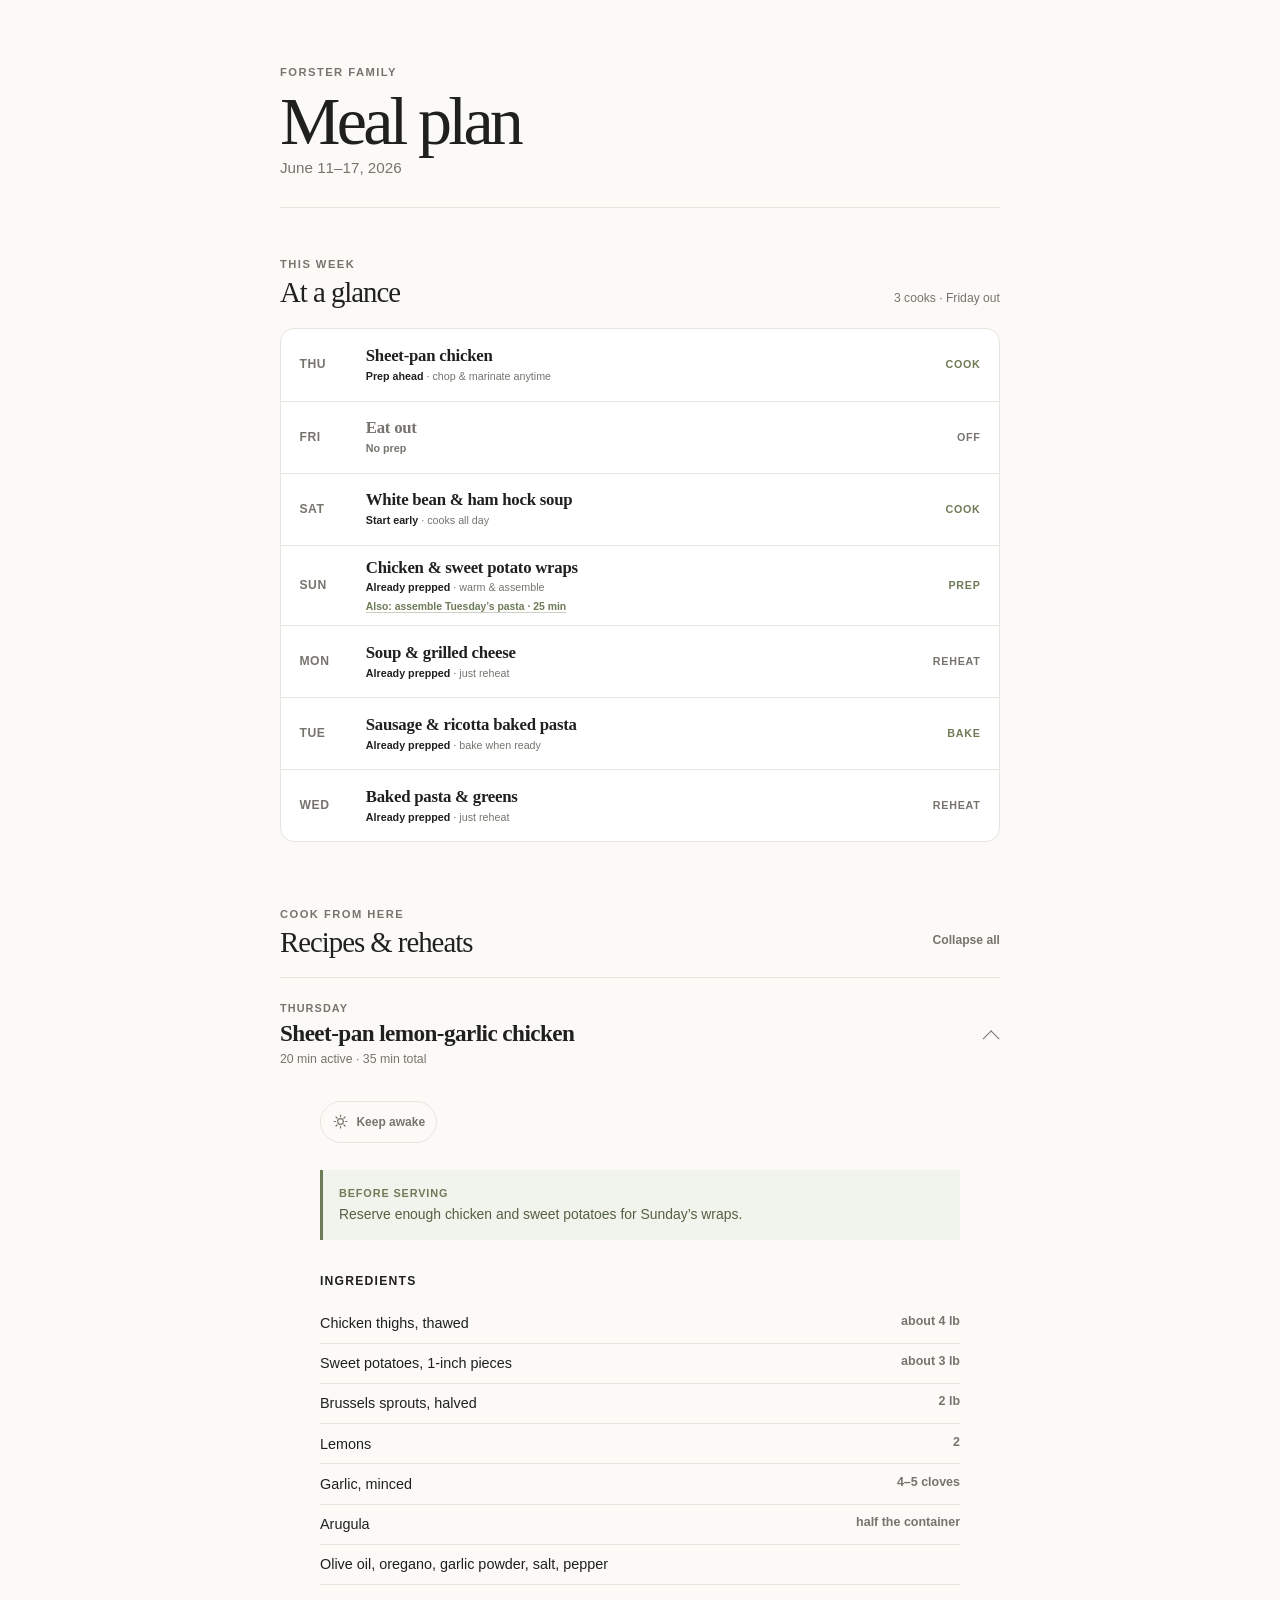
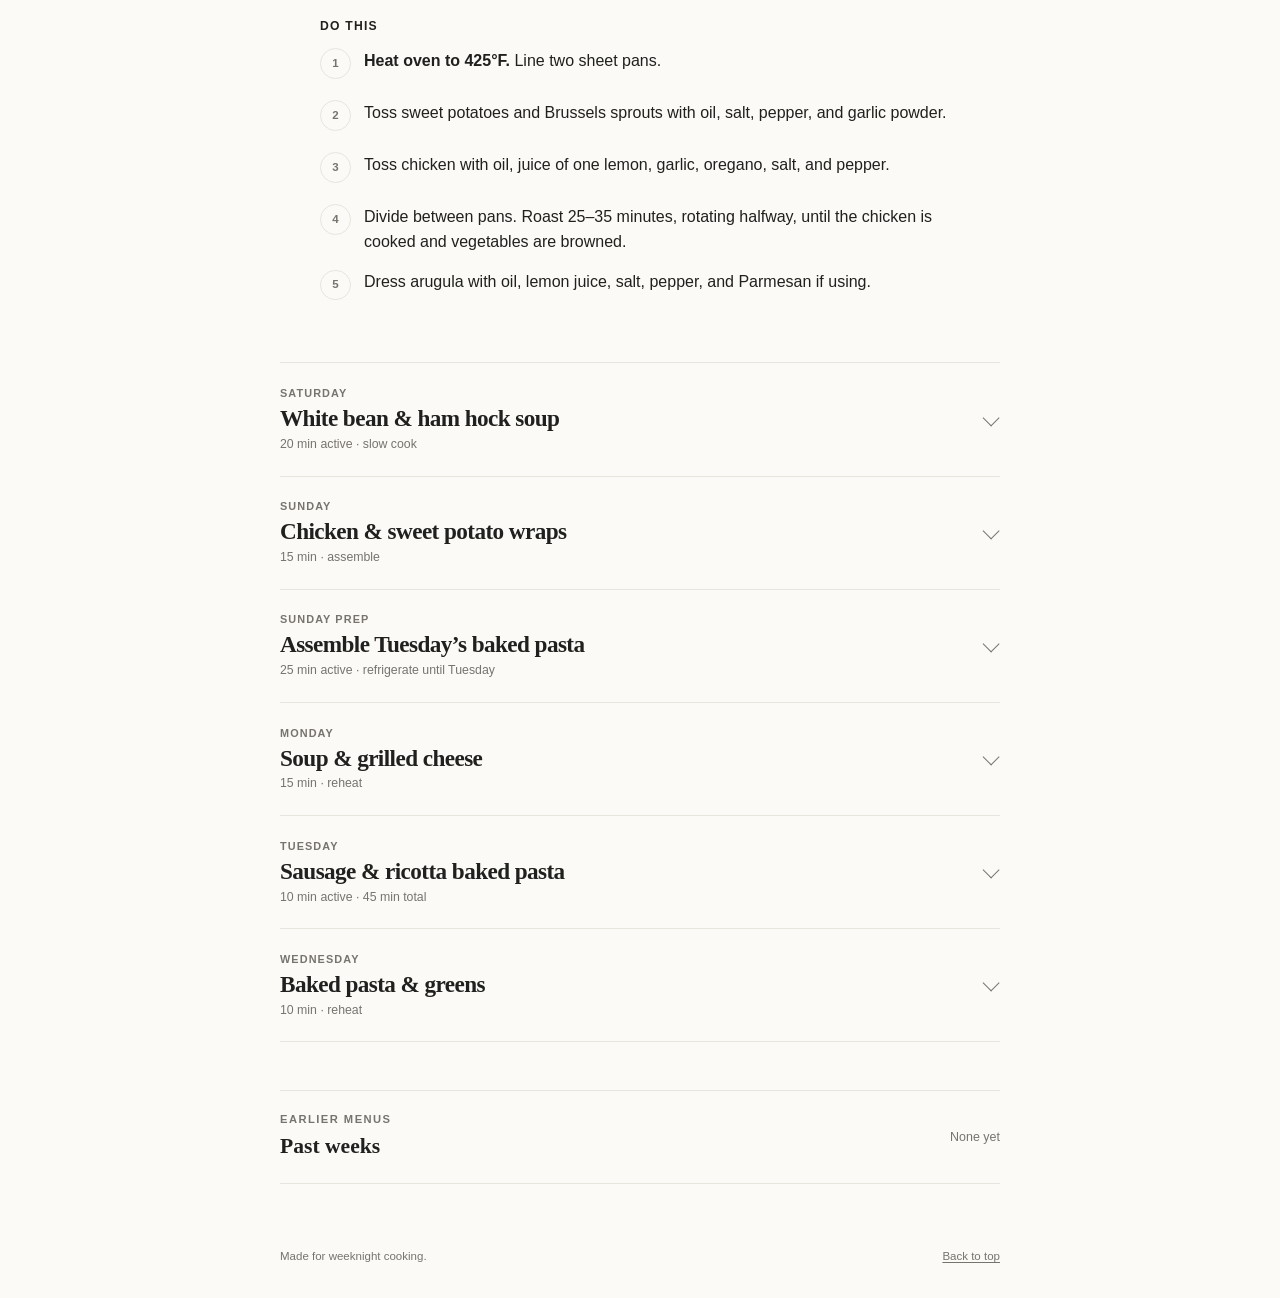
==== commit 55273ea5: "Add plain and jalapeno cornbreads" ====
--- a/index.html
+++ b/index.html
@@ -163,6 +163,8 @@
               <li><span>Garlic, minced</span><strong>4–5 cloves</strong></li>
               <li><span>Prepared chicken broth</span><strong>8 cups</strong></li>
               <li><span>Kale or collards, chopped</span><strong>1 large bunch</strong></li>
+              <li><span>Cornbread mix</span><strong>2 boxes</strong></li>
+              <li><span>Jalapeños, chopped</span><strong>for 1 cornbread</strong></li>
               <li><span>Bay leaves, thyme, black pepper</span></li>
             </ul>
             <h3>Do this</h3>
@@ -172,7 +174,7 @@
               <li><strong>Cook until tender:</strong> Instant Pot 45 minutes plus natural release; slow cooker 8–10 hours on low; or stovetop 2–3 hours.</li>
               <li>Remove ham hocks. Shred the usable meat and return it to the soup.</li>
               <li>Stir in greens and cook until tender. Taste before adding salt.</li>
-              <li>Prepare cornbread according to its package.</li>
+              <li>Prepare both boxes of cornbread mix. Leave one plain for the kids and stir chopped jalapeños into the other before baking.</li>
             </ol>
             <div class="recipe-note">
               <strong>After dinner</strong>
--- a/styles.css
+++ b/styles.css
@@ -7,9 +7,9 @@
   --line: #e8e5de;
   --accent: #a75f47;
   --accent-soft: #faf1ed;
-  --info: #68745a;
-  --info-ink: #4f5b43;
-  --info-soft: #f1f3ed;
+  --info: #6d7b57;
+  --info-ink: #526043;
+  --info-soft: #f1f4ec;
   --radius: 14px;
   --content: 720px;
 }
@@ -197,6 +197,10 @@
 
 .day-row.is-today .day-name {
   color: var(--accent);
+}
+
+.day-row.is-today {
+  box-shadow: inset 3px 0 var(--accent);
 }
 
 .day-details {
@@ -349,11 +353,11 @@
 
 .recipe-body {
   width: 100%;
-  padding: 1rem 0 2.5rem;
+  padding: 0.65rem 0 2.5rem;
 }
 
 .recipe-body > .wake-button {
-  margin: 0 0 1.75rem;
+  margin: 0 0 1.2rem;
 }
 
 .recipe-body > :first-child {
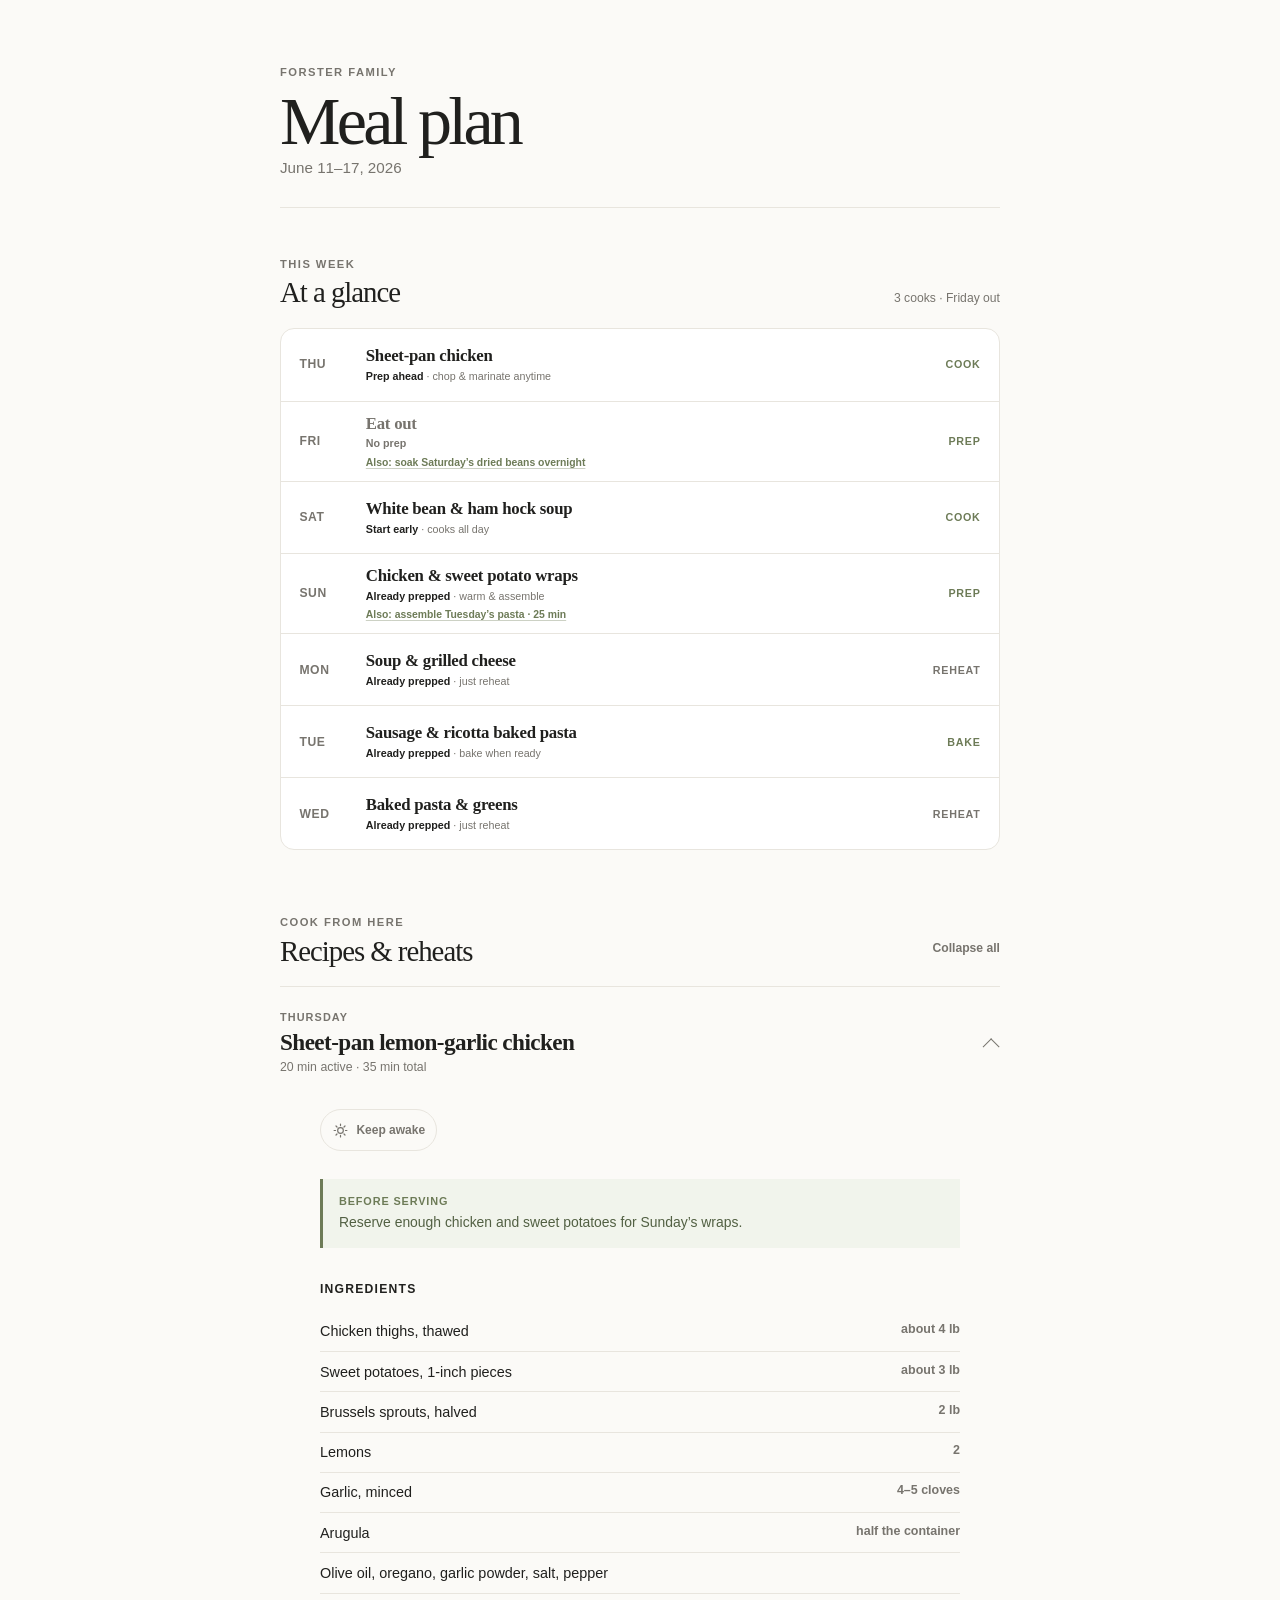
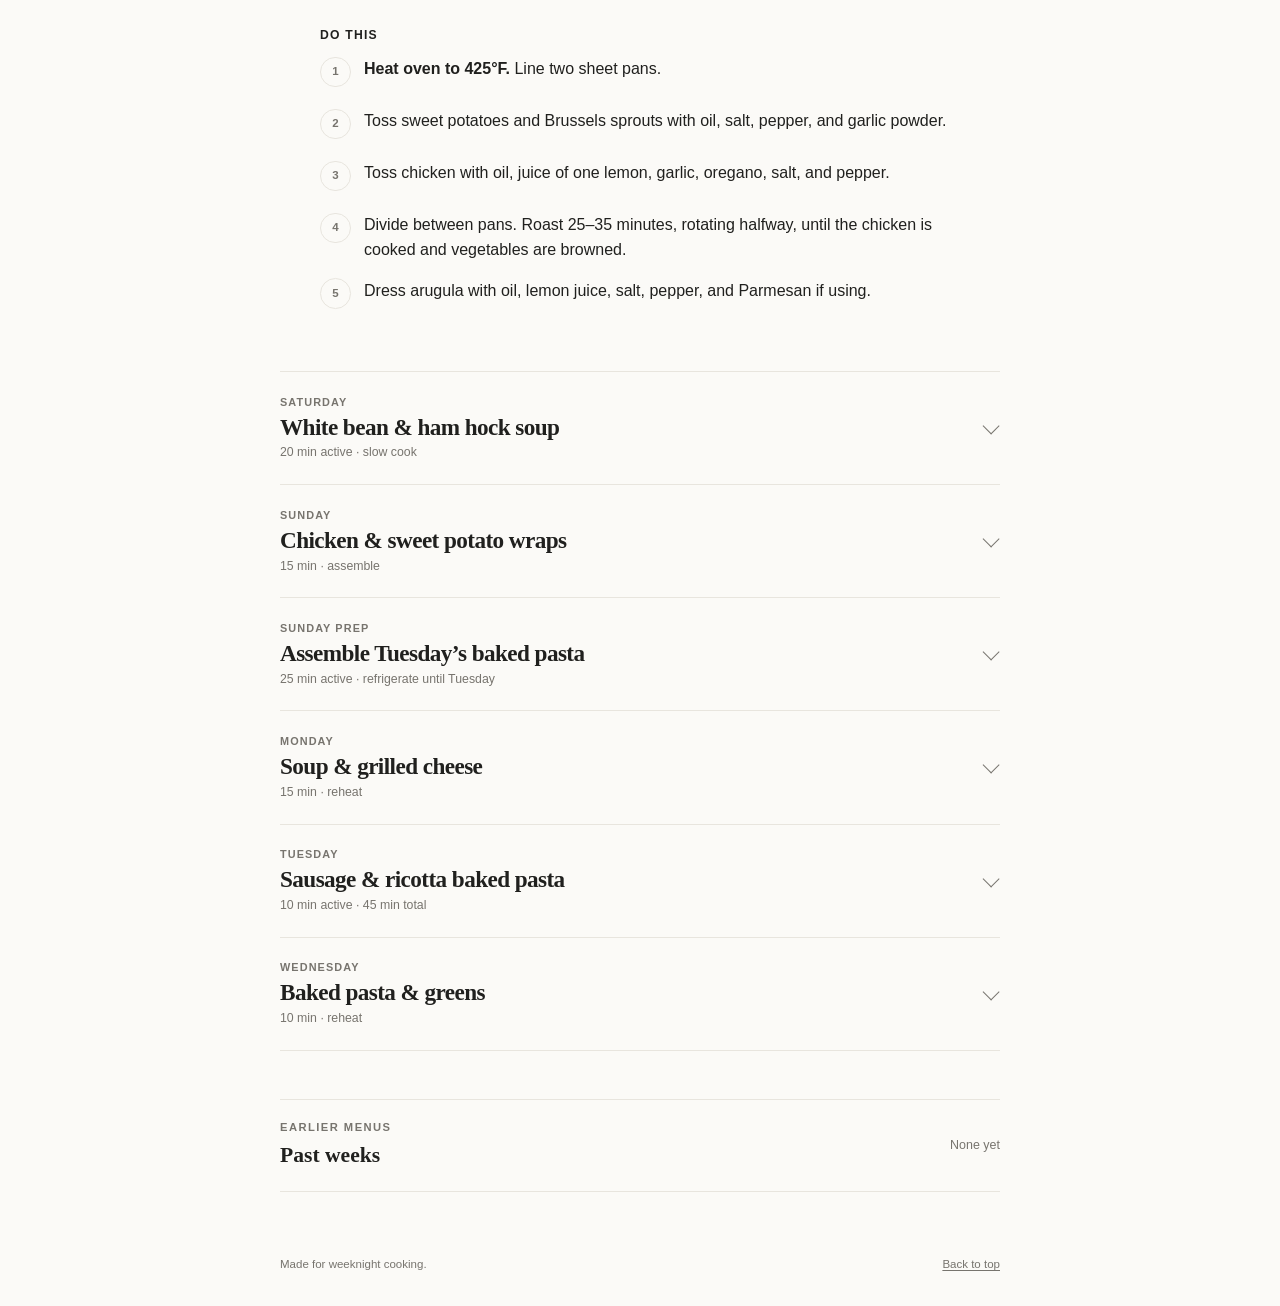
==== commit cd870df8: "Add Friday bean soaking reminder" ====
--- a/index.html
+++ b/index.html
@@ -48,8 +48,9 @@
             <span class="day-details">
               <span class="day-meal">Eat out</span>
               <span class="day-timing"><strong>No prep</strong></span>
-            </span>
-            <span class="day-action">Off</span>
+              <a class="day-extra" href="#saturday"><strong>Also:</strong> soak Saturday’s dried beans overnight</a>
+            </span>
+            <span class="day-action cook">Prep</span>
           </div>
           <a class="day-row" data-date="2026-06-13" href="#saturday">
             <span class="day-name">Sat</span>
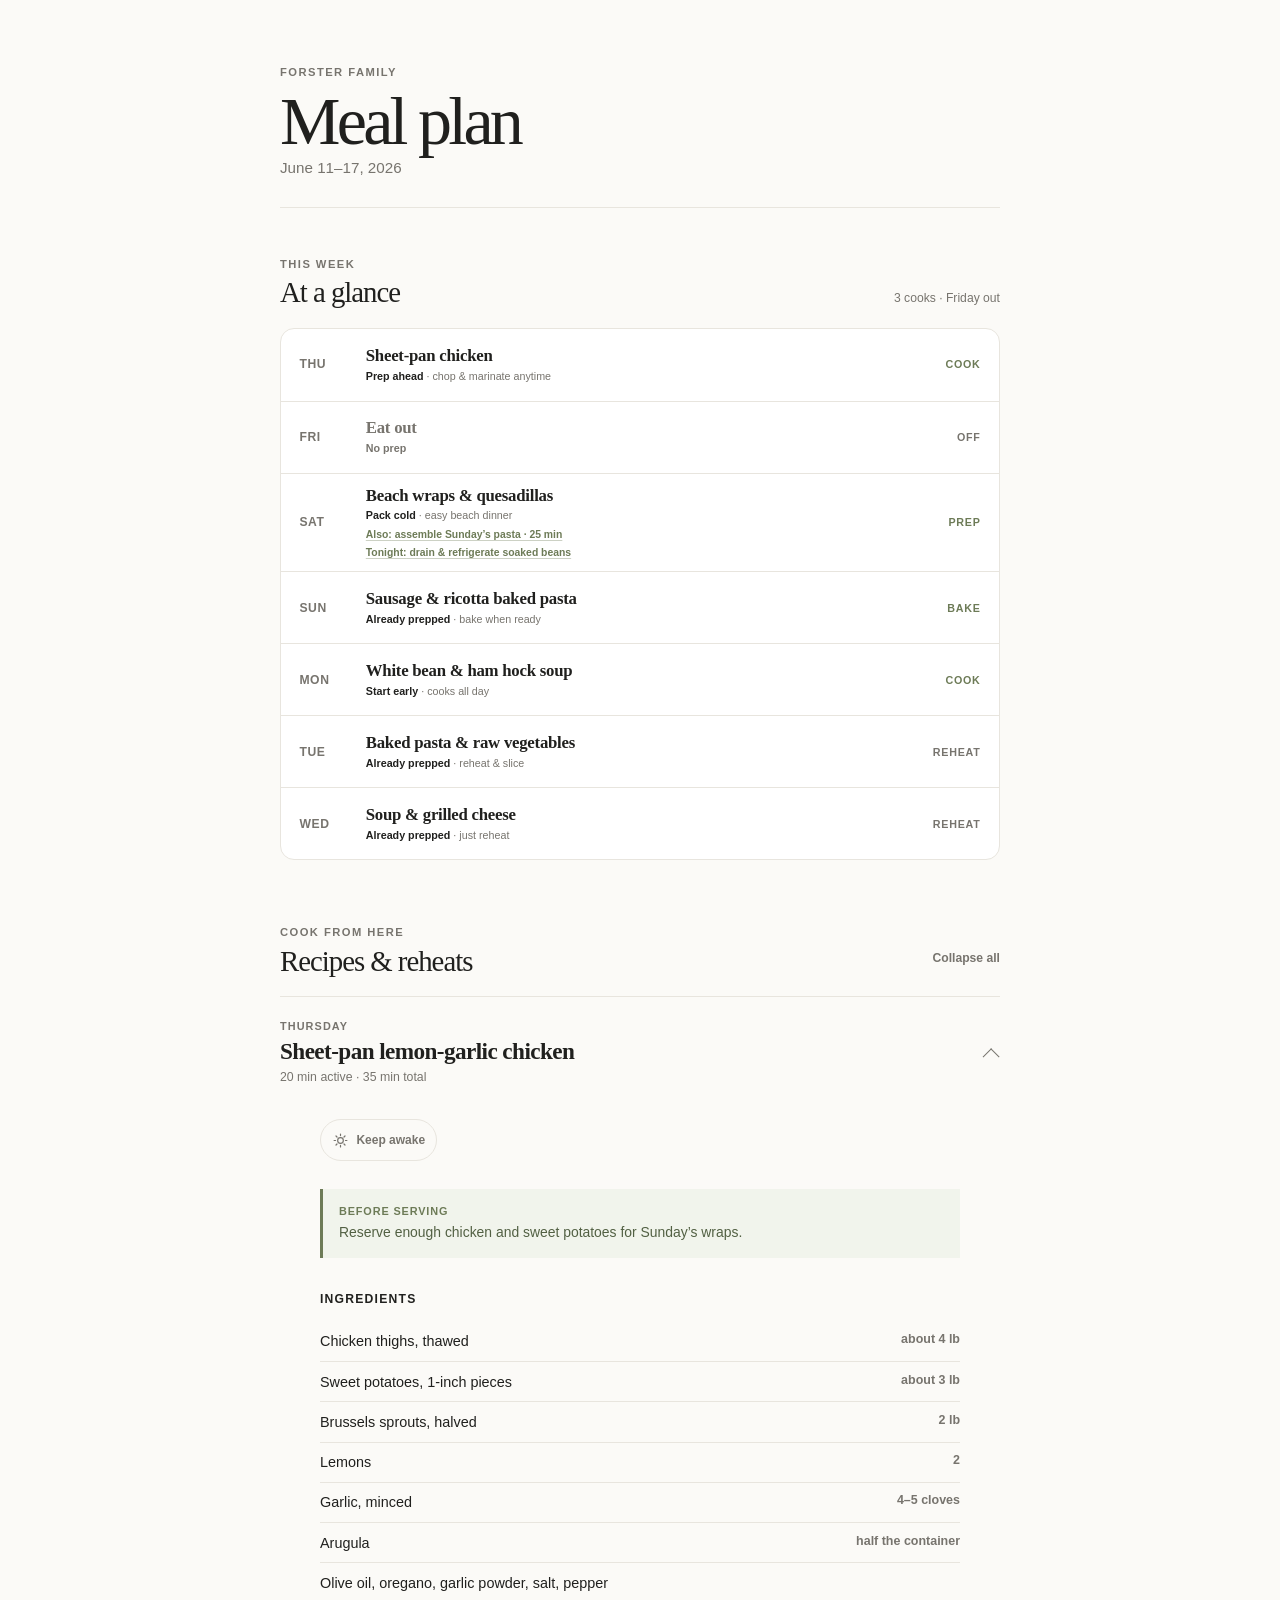
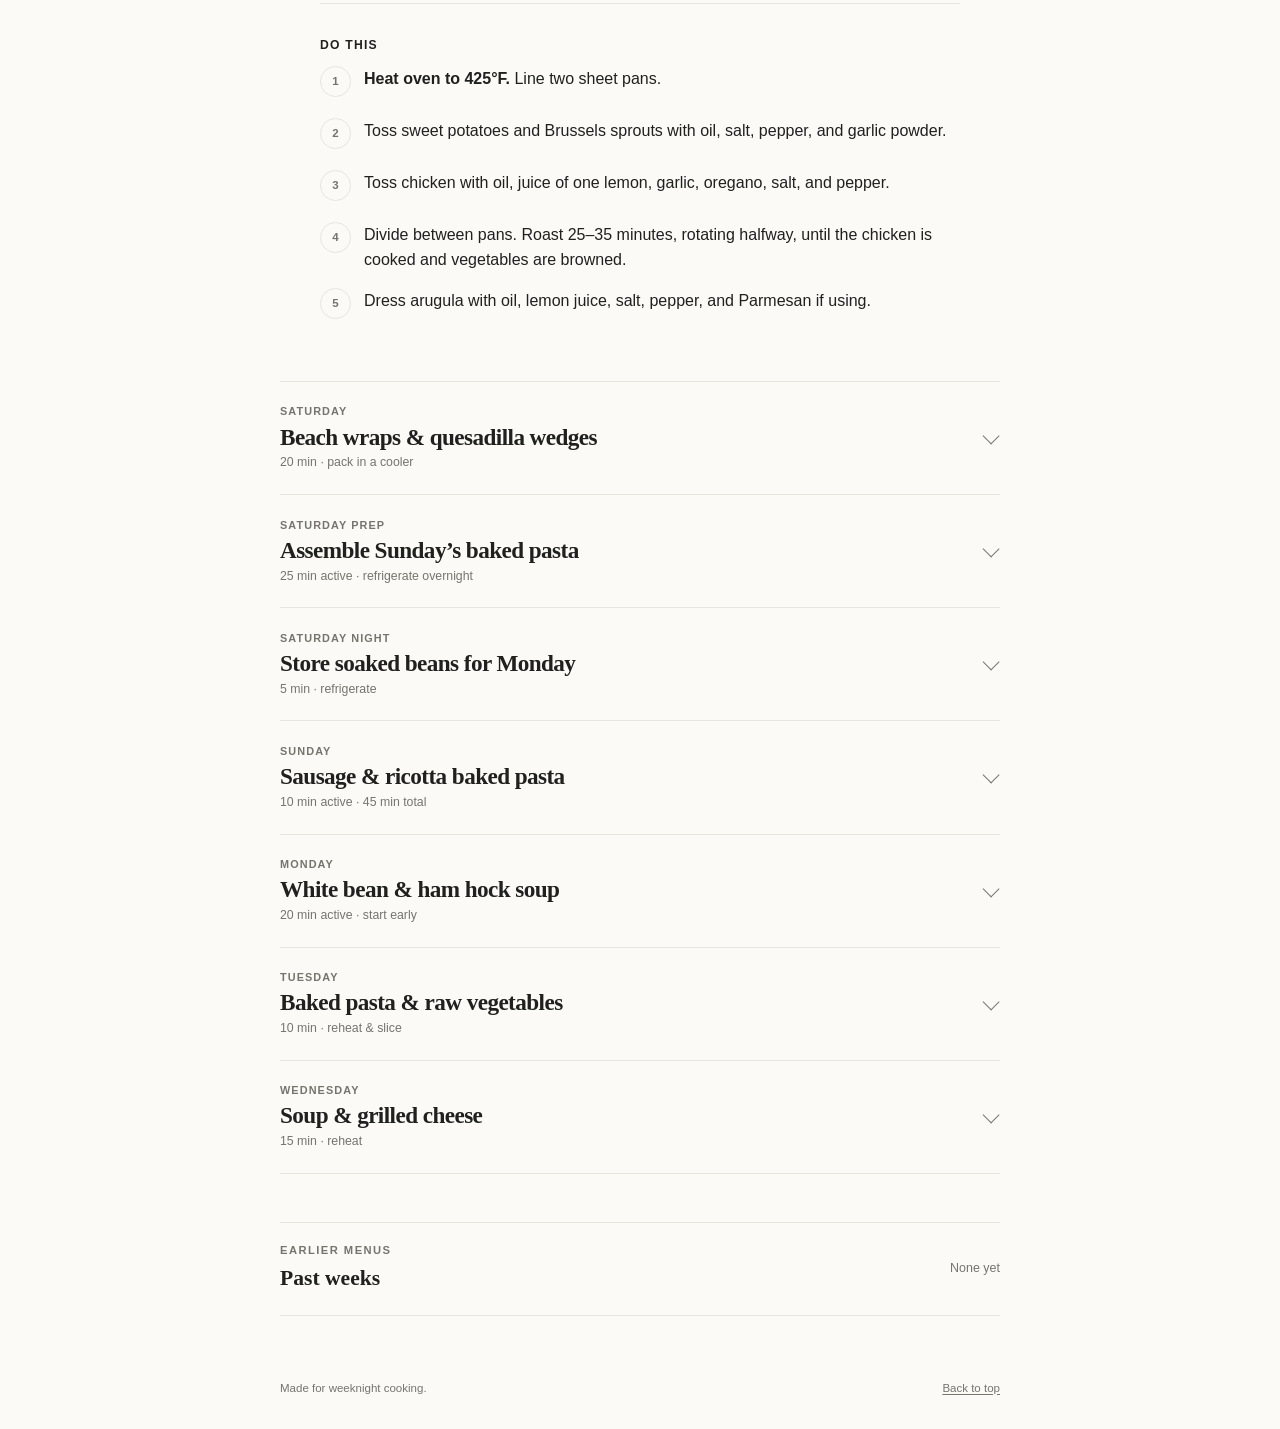
==== commit 5e3f457b: "Revise weekend meal schedule" ====
--- a/index.html
+++ b/index.html
@@ -48,47 +48,47 @@
             <span class="day-details">
               <span class="day-meal">Eat out</span>
               <span class="day-timing"><strong>No prep</strong></span>
-              <a class="day-extra" href="#saturday"><strong>Also:</strong> soak Saturday’s dried beans overnight</a>
+            </span>
+            <span class="day-action">Off</span>
+          </div>
+          <div class="day-row" data-date="2026-06-13">
+            <span class="day-name">Sat</span>
+            <span class="day-details">
+              <a class="day-meal day-meal-link" href="#saturday">Beach wraps &amp; quesadillas</a>
+              <span class="day-timing"><strong>Pack cold</strong> · easy beach dinner</span>
+              <a class="day-extra" href="#saturday-pasta-prep"><strong>Also:</strong> assemble Sunday’s pasta · 25 min</a>
+              <a class="day-extra" href="#saturday-bean-prep"><strong>Tonight:</strong> drain &amp; refrigerate soaked beans</a>
             </span>
             <span class="day-action cook">Prep</span>
           </div>
-          <a class="day-row" data-date="2026-06-13" href="#saturday">
-            <span class="day-name">Sat</span>
+          <a class="day-row" data-date="2026-06-14" href="#sunday">
+            <span class="day-name">Sun</span>
+            <span class="day-details">
+              <span class="day-meal">Sausage &amp; ricotta baked pasta</span>
+              <span class="day-timing"><strong>Already prepped</strong> · bake when ready</span>
+            </span>
+            <span class="day-action cook">Bake</span>
+          </a>
+          <a class="day-row" data-date="2026-06-15" href="#monday">
+            <span class="day-name">Mon</span>
             <span class="day-details">
               <span class="day-meal">White bean &amp; ham hock soup</span>
               <span class="day-timing"><strong>Start early</strong> · cooks all day</span>
             </span>
             <span class="day-action cook">Cook</span>
           </a>
-          <div class="day-row" data-date="2026-06-14">
-            <span class="day-name">Sun</span>
-            <span class="day-details">
-              <a class="day-meal day-meal-link" href="#sunday">Chicken &amp; sweet potato wraps</a>
-              <span class="day-timing"><strong>Already prepped</strong> · warm &amp; assemble</span>
-              <a class="day-extra" href="#sunday-pasta-prep"><strong>Also:</strong> assemble Tuesday’s pasta · 25 min</a>
-            </span>
-            <span class="day-action cook">Prep</span>
-          </div>
-          <a class="day-row" data-date="2026-06-15" href="#monday">
-            <span class="day-name">Mon</span>
-            <span class="day-details">
-              <span class="day-meal">Soup &amp; grilled cheese</span>
-              <span class="day-timing"><strong>Already prepped</strong> · just reheat</span>
-            </span>
-            <span class="day-action">Reheat</span>
-          </a>
           <a class="day-row" data-date="2026-06-16" href="#tuesday">
             <span class="day-name">Tue</span>
             <span class="day-details">
-              <span class="day-meal">Sausage &amp; ricotta baked pasta</span>
-              <span class="day-timing"><strong>Already prepped</strong> · bake when ready</span>
-            </span>
-            <span class="day-action cook">Bake</span>
+              <span class="day-meal">Baked pasta &amp; raw vegetables</span>
+              <span class="day-timing"><strong>Already prepped</strong> · reheat &amp; slice</span>
+            </span>
+            <span class="day-action">Reheat</span>
           </a>
           <a class="day-row" data-date="2026-06-17" href="#wednesday">
             <span class="day-name">Wed</span>
             <span class="day-details">
-              <span class="day-meal">Baked pasta &amp; greens</span>
+              <span class="day-meal">Soup &amp; grilled cheese</span>
               <span class="day-timing"><strong>Already prepped</strong> · just reheat</span>
             </span>
             <span class="day-action">Reheat</span>
@@ -146,69 +146,47 @@
         <details class="recipe" id="saturday" data-date="2026-06-13">
           <summary>
             <span class="summary-day">Saturday</span>
-            <span class="summary-title">White bean &amp; ham hock soup</span>
-            <span class="summary-meta">20 min active · slow cook</span>
-          </summary>
-          <div class="recipe-body">
-            <div class="recipe-note">
-              <strong>Friday night</strong>
-              If using dried beans, cover them with plenty of water and soak overnight.
-            </div>
+            <span class="summary-title">Beach wraps &amp; quesadilla wedges</span>
+            <span class="summary-meta">20 min · pack in a cooler</span>
+          </summary>
+          <div class="recipe-body">
             <h3>Ingredients</h3>
             <ul class="ingredients">
-              <li><span>Cross-cut ham hocks</span></li>
-              <li><span>Dried white beans, soaked, or 6 cans drained</span><strong>2 lb</strong></li>
-              <li><span>Onions, diced</span><strong>2</strong></li>
-              <li><span>Carrots, diced</span><strong>4</strong></li>
-              <li><span>Celery stalks, diced</span><strong>4</strong></li>
-              <li><span>Garlic, minced</span><strong>4–5 cloves</strong></li>
-              <li><span>Prepared chicken broth</span><strong>8 cups</strong></li>
-              <li><span>Kale or collards, chopped</span><strong>1 large bunch</strong></li>
-              <li><span>Cornbread mix</span><strong>2 boxes</strong></li>
-              <li><span>Jalapeños, chopped</span><strong>for 1 cornbread</strong></li>
-              <li><span>Bay leaves, thyme, black pepper</span></li>
+              <li><span>Reserved cooked chicken, chopped</span></li>
+              <li><span>Reserved roasted sweet potatoes</span></li>
+              <li><span>Arugula</span></li>
+              <li><span>Tortillas</span></li>
+              <li><span>Cheese</span></li>
+              <li><span>Honey mustard or ranch</span></li>
+              <li><span>Raw vegetables, fruit, ranch</span><strong>optional sides</strong></li>
             </ul>
-            <h3>Do this</h3>
-            <ol class="steps">
-              <li>Sauté onions, carrots, and celery in oil for 8 minutes. Add garlic for the final minute.</li>
-              <li>Add ham hocks, beans, broth, bay leaves, thyme, pepper, and enough water to cover.</li>
-              <li><strong>Cook until tender:</strong> Instant Pot 45 minutes plus natural release; slow cooker 8–10 hours on low; or stovetop 2–3 hours.</li>
-              <li>Remove ham hocks. Shred the usable meat and return it to the soup.</li>
-              <li>Stir in greens and cook until tender. Taste before adding salt.</li>
-              <li>Prepare both boxes of cornbread mix. Leave one plain for the kids and stir chopped jalapeños into the other before baking.</li>
-            </ol>
-            <div class="recipe-note">
-              <strong>After dinner</strong>
-              Refrigerate enough for Monday and lunches. Freeze the rest in meal-sized portions.
-            </div>
-          </div>
-        </details>
-
-        <details class="recipe" id="sunday" data-date="2026-06-14">
-          <summary>
-            <span class="summary-day">Sunday</span>
-            <span class="summary-title">Chicken &amp; sweet potato wraps</span>
-            <span class="summary-meta">15 min · assemble</span>
-          </summary>
-          <div class="recipe-body">
-            <ol class="steps">
-              <li>Warm Thursday’s reserved chicken and sweet potatoes.</li>
-              <li>Set out tortillas, remaining arugula, cheese, and a preferred sauce.</li>
-              <li>Let everyone assemble wraps. Keep the kids’ version simple with chicken and cheese.</li>
-            </ol>
-          </div>
-        </details>
-
-        <details class="recipe prep-recipe" id="sunday-pasta-prep" data-date="2026-06-14">
-          <summary>
-            <span class="summary-day">Sunday prep</span>
-            <span class="summary-title">Assemble Tuesday’s baked pasta</span>
-            <span class="summary-meta">25 min active · refrigerate until Tuesday</span>
+            <h3>Adult wraps</h3>
+            <ol class="steps">
+              <li>Fill tortillas with chopped chicken, sweet potatoes, arugula, cheese, and a light amount of sauce.</li>
+              <li>Wrap tightly and cut in half. Keep extra sauce separate so the wraps do not get soggy.</li>
+            </ol>
+            <h3>Kid quesadilla wedges</h3>
+            <ol class="steps">
+              <li>Fill tortillas with finely chopped chicken and cheese. Add a thin layer of mashed sweet potato if wanted.</li>
+              <li>Pan-sear until crisp, cool slightly, and cut into easy-to-hold wedges.</li>
+            </ol>
+            <div class="recipe-note">
+              <strong>Pack cold</strong>
+              Keep wraps, quesadillas, cheese, chicken, and sauces in a cooler. Do not leave them unrefrigerated for more than two hours.
+            </div>
+          </div>
+        </details>
+
+        <details class="recipe prep-recipe" id="saturday-pasta-prep" data-date="2026-06-13">
+          <summary>
+            <span class="summary-day">Saturday prep</span>
+            <span class="summary-title">Assemble Sunday’s baked pasta</span>
+            <span class="summary-meta">25 min active · refrigerate overnight</span>
           </summary>
           <div class="recipe-body">
             <div class="recipe-note">
               <strong>Do ahead</strong>
-              Assemble this Sunday so Tuesday only requires baking.
+              This batch needs two 9×13-inch baking dishes. Assemble both today so Sunday only requires baking.
             </div>
             <h3>Ingredients</h3>
             <ul class="ingredients">
@@ -224,58 +202,120 @@
             <h3>Do this</h3>
             <ol class="steps">
               <li>Cook pasta 2 minutes less than its package directions. Drain.</li>
-              <li>Brown sausage and onion. Drain excess grease, then wilt in the spinach.</li>
-              <li>Mix pasta, sausage mixture, marinara, ricotta, and half the mozzarella.</li>
-              <li>Transfer to a large baking dish. Top with remaining mozzarella and Parmesan.</li>
-              <li>Cover and refrigerate until Tuesday.</li>
-            </ol>
-          </div>
-        </details>
-
-        <details class="recipe compact" id="monday" data-date="2026-06-15">
+              <li>Spread about 1 cup from the <strong>second marinara jar</strong> across the bottoms of two 9×13-inch dishes.</li>
+              <li>Brown sausage and onion. Drain excess grease, wilt in the spinach, then stir in the <strong>entire first marinara jar</strong>.</li>
+              <li>Mix pasta, sauced sausage, ricotta, and half the mozzarella. Divide between the dishes.</li>
+              <li>Spoon the <strong>remaining second marinara jar</strong> over the pasta. Top with remaining mozzarella and Parmesan.</li>
+              <li>Cover and refrigerate until Sunday.</li>
+            </ol>
+          </div>
+        </details>
+
+        <details class="recipe prep-recipe" id="saturday-bean-prep" data-date="2026-06-13">
+          <summary>
+            <span class="summary-day">Saturday night</span>
+            <span class="summary-title">Store soaked beans for Monday</span>
+            <span class="summary-meta">5 min · refrigerate</span>
+          </summary>
+          <div class="recipe-body">
+            <div class="recipe-note">
+              <strong>After 8–12 hours soaking</strong>
+              Drain and rinse the beans, then refrigerate promptly in a covered container at 40°F or colder.
+            </div>
+            <ol class="steps">
+              <li>Drain and rinse the soaked beans thoroughly.</li>
+              <li>Transfer to a covered container and refrigerate until Monday.</li>
+              <li>Before cooking, discard the beans if they smell sour, feel slimy, or show unexpected bubbling.</li>
+            </ol>
+          </div>
+        </details>
+
+        <details class="recipe" id="sunday" data-date="2026-06-14">
+          <summary>
+            <span class="summary-day">Sunday</span>
+            <span class="summary-title">Sausage &amp; ricotta baked pasta</span>
+            <span class="summary-meta">10 min active · 45 min total</span>
+          </summary>
+          <div class="recipe-body">
+            <ol class="steps">
+              <li>Take Saturday’s assembled pasta out while the oven heats to <strong>375°F</strong>.</li>
+              <li>Bake both dishes covered for about 30 minutes.</li>
+              <li>Uncover and bake another 10–15 minutes, until bubbling and browned.</li>
+              <li>Reserve enough pasta for Tuesday dinner and adult lunches.</li>
+            </ol>
+            <p><a class="inline-link" href="#saturday-pasta-prep">See Saturday’s assembly steps</a></p>
+          </div>
+        </details>
+
+        <details class="recipe" id="monday" data-date="2026-06-15">
           <summary>
             <span class="summary-day">Monday</span>
+            <span class="summary-title">White bean &amp; ham hock soup</span>
+            <span class="summary-meta">20 min active · start early</span>
+          </summary>
+          <div class="recipe-body">
+            <div class="recipe-note">
+              <strong>Use all the collards</strong>
+              The entire bunch goes into the soup. There are no leftover greens reserved for another dinner.
+            </div>
+            <h3>Ingredients</h3>
+            <ul class="ingredients">
+              <li><span>Cross-cut smoked ham hocks</span><strong>2½–3 lb / about 4–6 pieces</strong></li>
+              <li><span>Soaked white beans, drained and refrigerated</span><strong>2 lb dry before soaking</strong></li>
+              <li><span>Onions, diced</span><strong>2</strong></li>
+              <li><span>Carrots, diced</span><strong>4</strong></li>
+              <li><span>Celery stalks, diced</span><strong>4</strong></li>
+              <li><span>Garlic, minced</span><strong>4–5 cloves</strong></li>
+              <li><span>Prepared chicken broth</span><strong>8 cups</strong></li>
+              <li><span>Collard greens, chopped</span><strong>entire large bunch</strong></li>
+              <li><span>Cornbread mix</span><strong>2 boxes</strong></li>
+              <li><span>Jalapeños, chopped</span><strong>for 1 cornbread</strong></li>
+              <li><span>Bay leaves, thyme, black pepper</span></li>
+            </ul>
+            <h3>Do this</h3>
+            <ol class="steps">
+              <li>Sauté onions, carrots, and celery in oil for 8 minutes. Add garlic for the final minute.</li>
+              <li>Add ham hocks, beans, broth, bay leaves, thyme, pepper, and enough water to cover.</li>
+              <li><strong>Cook until tender:</strong> Instant Pot for 20–25 minutes plus natural release, or gently simmer on the stovetop for about 2–3 hours. Add more time if the ham hocks are not yet tender.</li>
+              <li>Remove ham hocks. Shred the usable meat and return it to the soup.</li>
+              <li>Stir in the entire bunch of collards and cook until tender. Taste before adding salt.</li>
+              <li>Prepare both boxes of cornbread mix. Leave one plain for the kids and stir chopped jalapeños into the other before baking.</li>
+            </ol>
+            <div class="recipe-note">
+              <strong>After dinner</strong>
+              Refrigerate enough soup for Wednesday and lunches. Freeze excess if the batch is especially large.
+            </div>
+            <p><a class="inline-link" href="#saturday-bean-prep">See Saturday’s bean-storage steps</a></p>
+          </div>
+        </details>
+
+        <details class="recipe compact" id="tuesday" data-date="2026-06-16">
+          <summary>
+            <span class="summary-day">Tuesday</span>
+            <span class="summary-title">Baked pasta &amp; raw vegetables</span>
+            <span class="summary-meta">10 min · reheat &amp; slice</span>
+          </summary>
+          <div class="recipe-body">
+            <ol class="steps">
+              <li>Reheat baked pasta, covered, in the oven or microwave.</li>
+              <li>Slice bell peppers and cucumbers. Serve with ranch alongside the pasta.</li>
+            </ol>
+          </div>
+        </details>
+
+        <details class="recipe compact" id="wednesday" data-date="2026-06-17">
+          <summary>
+            <span class="summary-day">Wednesday</span>
             <span class="summary-title">Soup &amp; grilled cheese</span>
             <span class="summary-meta">15 min · reheat</span>
           </summary>
           <div class="recipe-body">
             <ol class="steps">
-              <li>Reheat Saturday’s soup gently, adding a little water or broth if it has thickened.</li>
+              <li>Reheat Monday’s soup gently, adding a little water or broth if it has thickened.</li>
               <li>Make grilled cheese sandwiches while the soup heats.</li>
-              <li>Freeze any soup that will not be eaten by Tuesday.</li>
-            </ol>
-            <p><a class="inline-link" href="#saturday">See the soup recipe</a></p>
-          </div>
-        </details>
-
-        <details class="recipe compact" id="tuesday" data-date="2026-06-16">
-          <summary>
-            <span class="summary-day">Tuesday</span>
-            <span class="summary-title">Sausage &amp; ricotta baked pasta</span>
-            <span class="summary-meta">10 min active · 45 min total</span>
-          </summary>
-          <div class="recipe-body">
-            <ol class="steps">
-              <li>Take Sunday’s assembled pasta out while the oven heats to <strong>375°F</strong>.</li>
-              <li>Bake covered for about 30 minutes.</li>
-              <li>Uncover and bake another 10–15 minutes, until bubbling and browned.</li>
-              <li>Reserve enough for Wednesday dinner and lunches.</li>
-            </ol>
-            <p><a class="inline-link" href="#sunday-pasta-prep">See Sunday’s assembly steps</a></p>
-          </div>
-        </details>
-
-        <details class="recipe compact" id="wednesday" data-date="2026-06-17">
-          <summary>
-            <span class="summary-day">Wednesday</span>
-            <span class="summary-title">Baked pasta &amp; greens</span>
-            <span class="summary-meta">10 min · reheat</span>
-          </summary>
-          <div class="recipe-body">
-            <ol class="steps">
-              <li>Reheat baked pasta, covered, in the oven or microwave.</li>
-              <li>Serve with remaining soup greens, raw or quickly sautéed with olive oil and garlic.</li>
-            </ol>
+              <li>Freeze any remaining soup that will not be eaten promptly.</li>
+            </ol>
+            <p><a class="inline-link" href="#monday">See Monday’s soup recipe</a></p>
           </div>
         </details>
       </section>
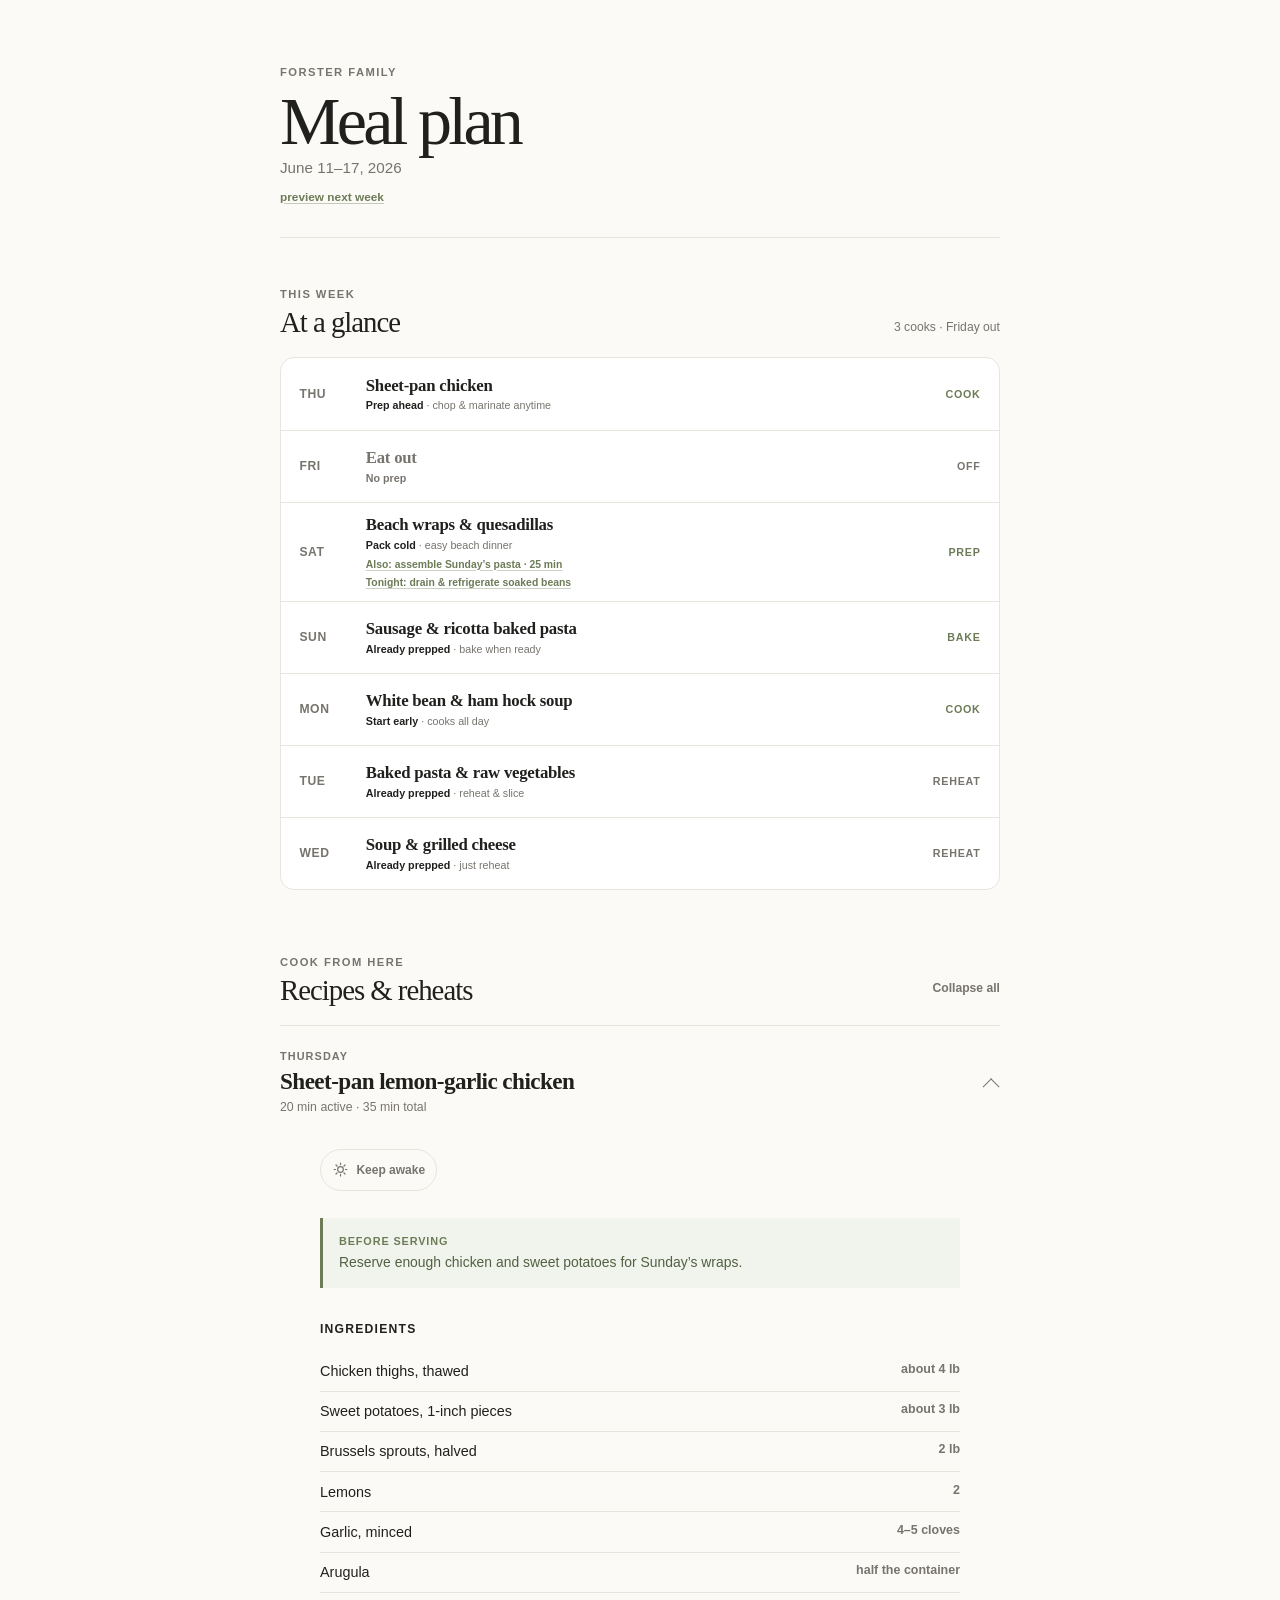
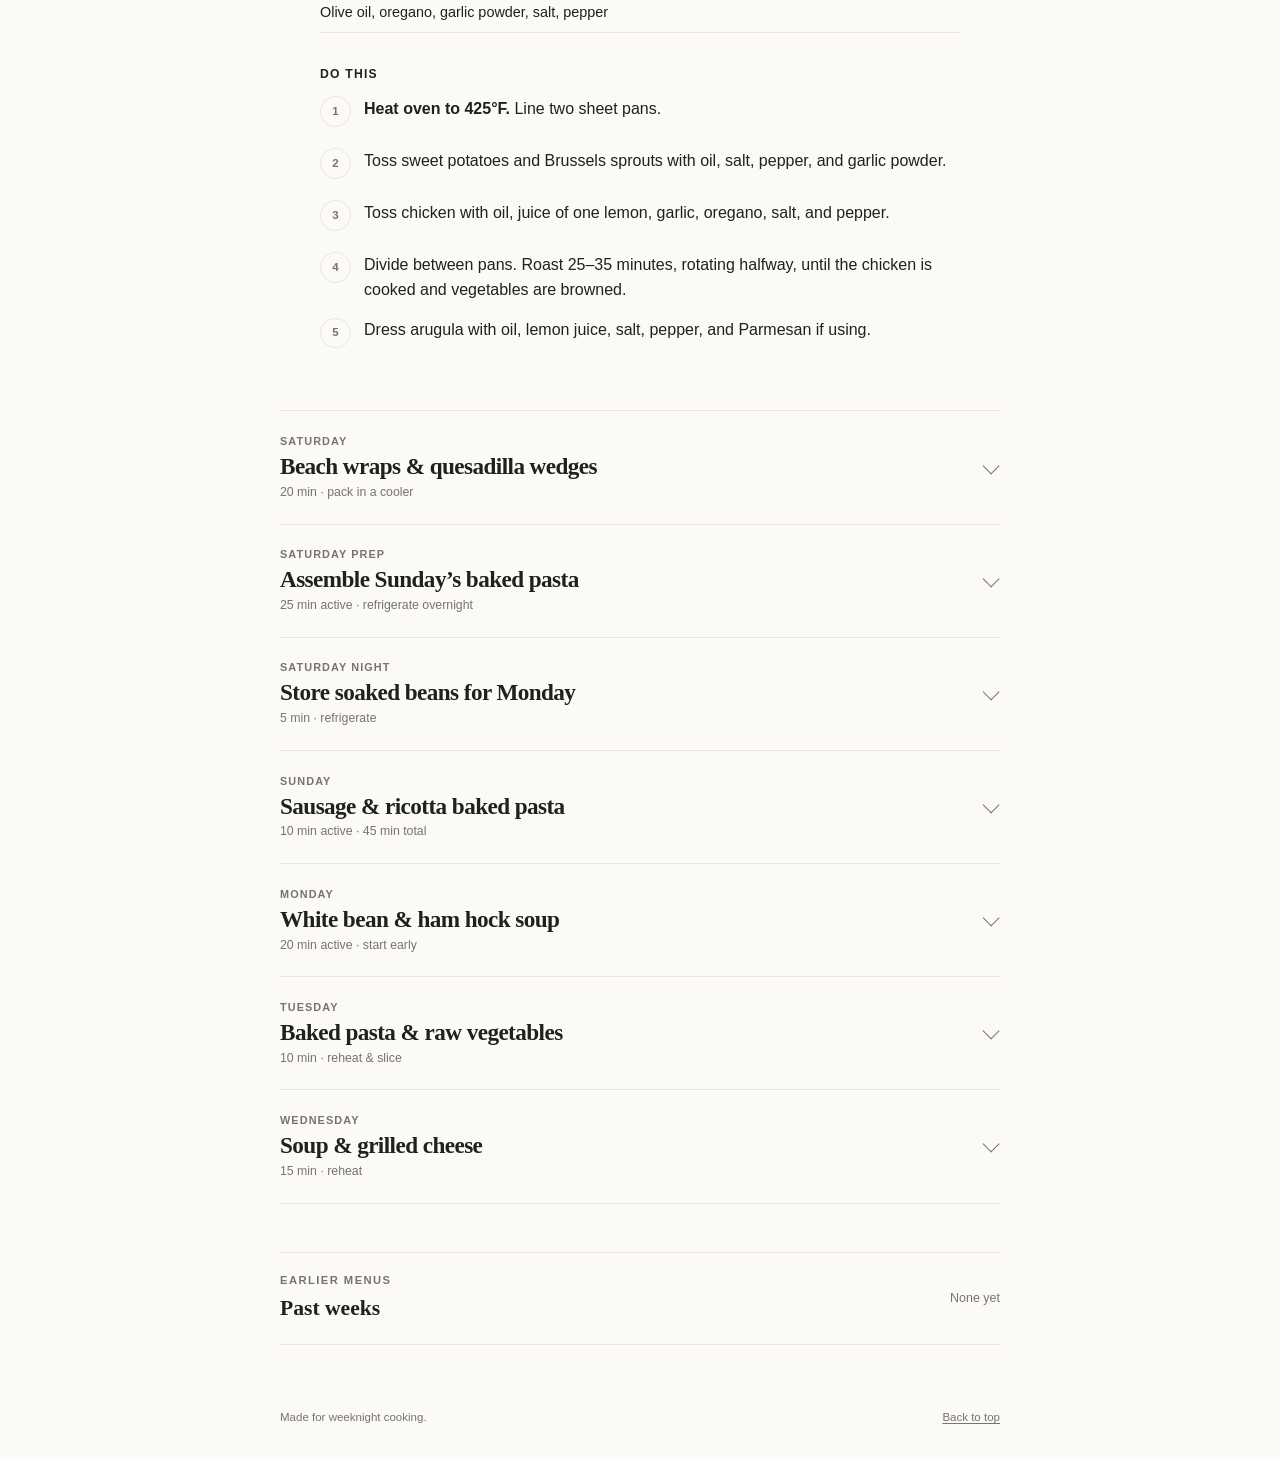
==== commit 1be3f715: "Add next week meal plan preview" ====
--- a/index.html
+++ b/index.html
@@ -21,6 +21,7 @@
         <p class="eyebrow">Forster family</p>
         <h1>Meal plan</h1>
         <p class="week-dates">June 11–17, 2026</p>
+        <a class="header-link" href="next/">preview next week</a>
       </div>
     </header>
 
--- a/styles.css
+++ b/styles.css
@@ -102,6 +102,16 @@
   font-size: 0.95rem;
 }
 
+.header-link {
+  display: inline-block;
+  margin-top: 0.55rem;
+  color: var(--info);
+  font-size: 0.74rem;
+  font-weight: 650;
+  text-decoration-color: color-mix(in srgb, var(--info) 38%, transparent);
+  text-underline-offset: 0.18em;
+}
+
 .wake-button {
   flex: 0 0 auto;
   align-items: center;
@@ -382,6 +392,10 @@
   text-transform: uppercase;
 }
 
+.plan-note {
+  margin: 0 0 1rem;
+}
+
 .ingredients {
   margin: 0;
   padding: 0;
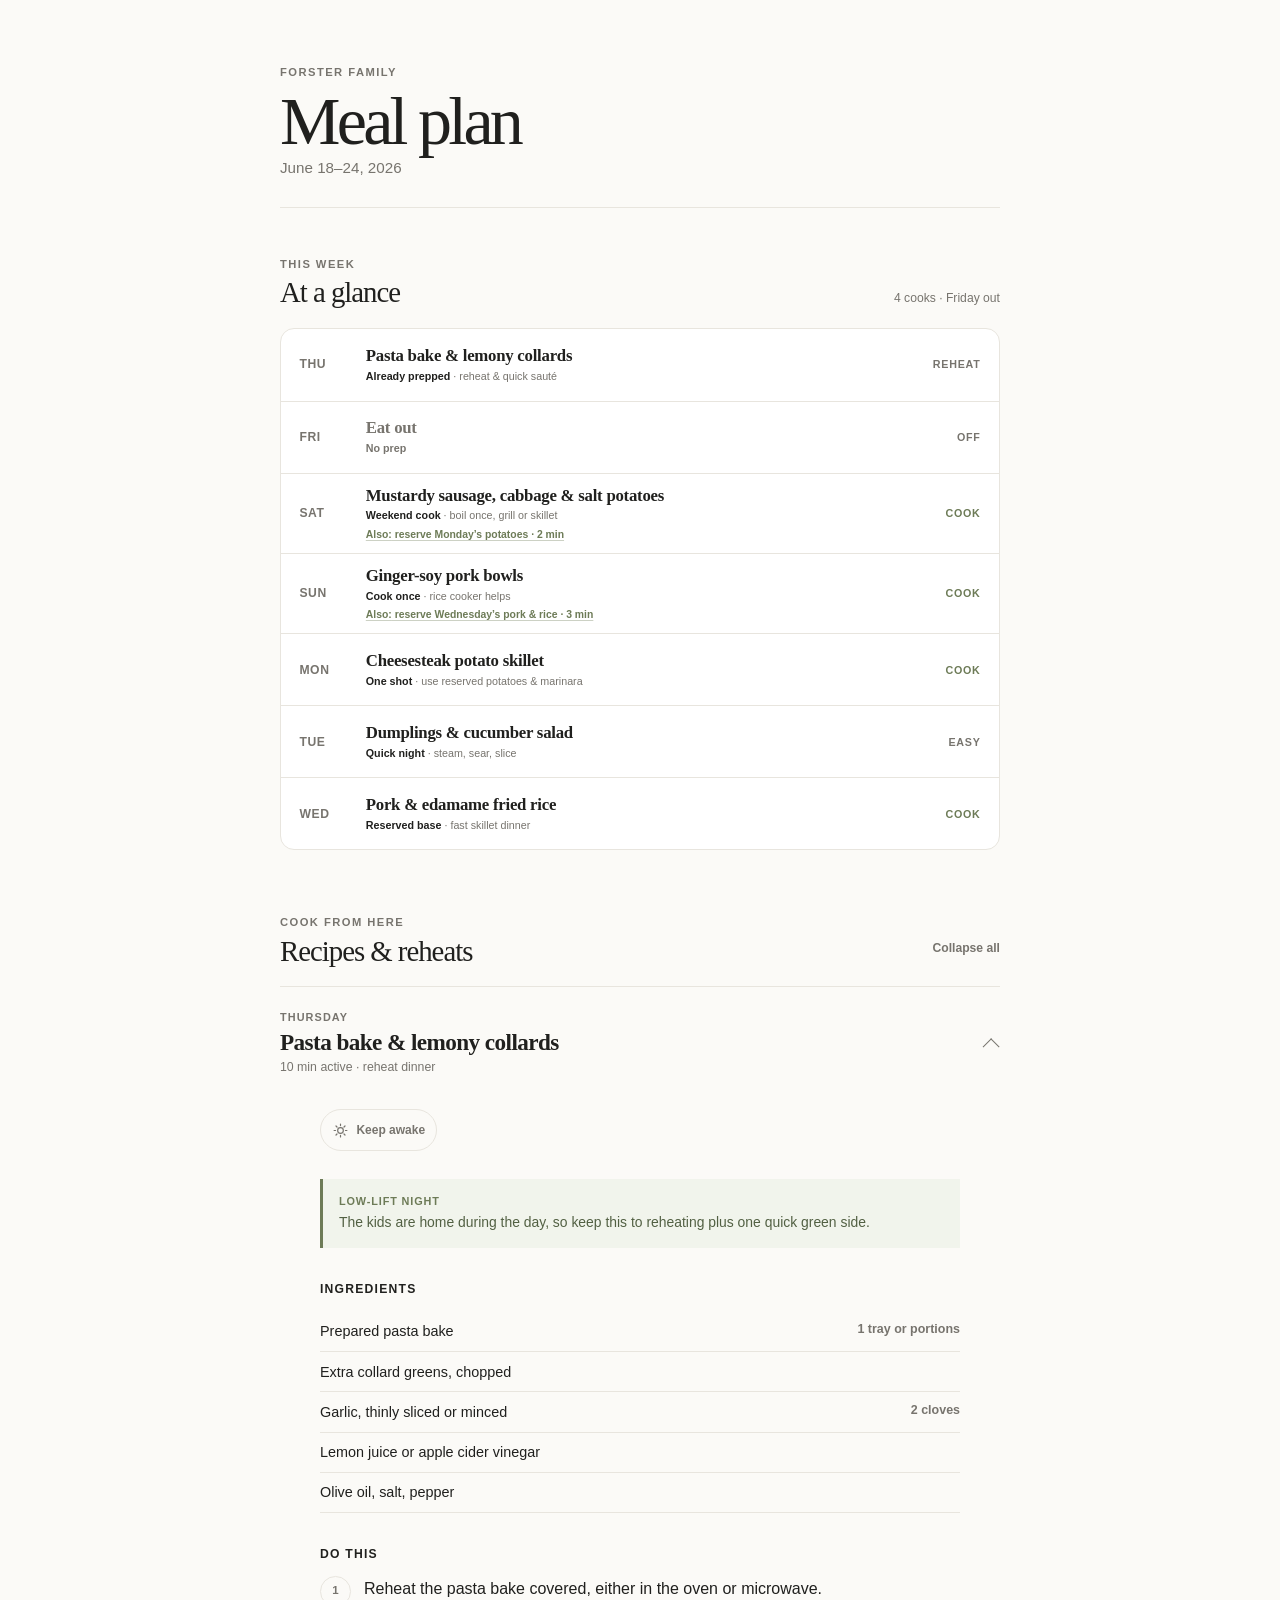
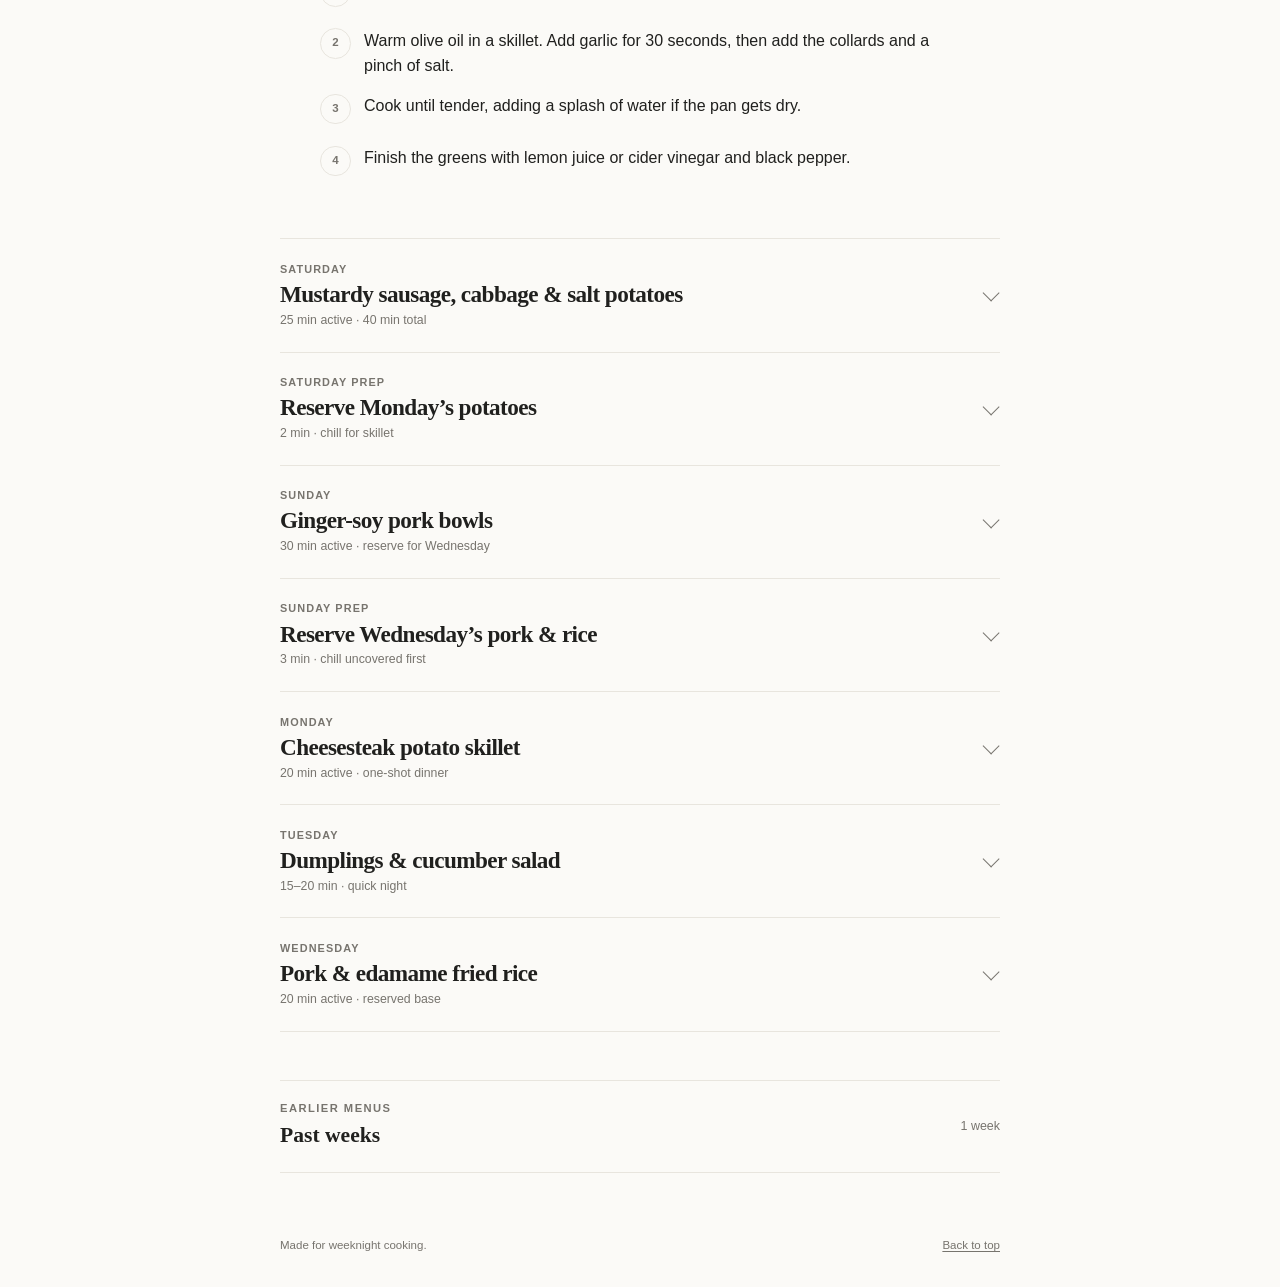
==== commit 0c0fafce: "Publish June 18 meal plan" ====
--- a/index.html
+++ b/index.html
@@ -8,7 +8,7 @@
     <meta name="apple-mobile-web-app-status-bar-style" content="default">
     <meta name="apple-mobile-web-app-title" content="Meal Plan">
     <meta name="description" content="The Forster family meal plan for the week.">
-    <title>Meal Plan · June 11–17</title>
+    <title>Meal Plan · June 18–24</title>
     <link rel="icon" href="icon.svg" type="image/svg+xml">
     <link rel="apple-touch-icon" sizes="180x180" href="apple-touch-icon.png">
     <link rel="manifest" href="site.webmanifest">
@@ -20,8 +20,7 @@
       <div>
         <p class="eyebrow">Forster family</p>
         <h1>Meal plan</h1>
-        <p class="week-dates">June 11–17, 2026</p>
-        <a class="header-link" href="next/">preview next week</a>
+        <p class="week-dates">June 18–24, 2026</p>
       </div>
     </header>
 
@@ -32,67 +31,67 @@
             <p class="eyebrow">This week</p>
             <h2 id="week-overview">At a glance</h2>
           </div>
-          <p class="section-note">3 cooks · Friday out</p>
+          <p class="section-note">4 cooks · Friday out</p>
         </div>
 
         <nav class="day-list" aria-label="Jump to a day's meal">
-          <a class="day-row" data-date="2026-06-11" href="#thursday">
+          <a class="day-row" data-date="2026-06-18" href="#thursday">
             <span class="day-name">Thu</span>
             <span class="day-details">
-              <span class="day-meal">Sheet-pan chicken</span>
-              <span class="day-timing"><strong>Prep ahead</strong> · chop &amp; marinate anytime</span>
+              <span class="day-meal">Pasta bake &amp; lemony collards</span>
+              <span class="day-timing"><strong>Already prepped</strong> · reheat &amp; quick sauté</span>
+            </span>
+            <span class="day-action">Reheat</span>
+          </a>
+          <div class="day-row day-off" data-date="2026-06-19">
+            <span class="day-name">Fri</span>
+            <span class="day-details">
+              <span class="day-meal">Eat out</span>
+              <span class="day-timing"><strong>No prep</strong></span>
+            </span>
+            <span class="day-action">Off</span>
+          </div>
+          <div class="day-row" data-date="2026-06-20">
+            <span class="day-name">Sat</span>
+            <span class="day-details">
+              <a class="day-meal day-meal-link" href="#saturday">Mustardy sausage, cabbage &amp; salt potatoes</a>
+              <span class="day-timing"><strong>Weekend cook</strong> · boil once, grill or skillet</span>
+              <a class="day-extra" href="#saturday-potato-prep"><strong>Also:</strong> reserve Monday’s potatoes · 2 min</a>
+            </span>
+            <span class="day-action cook">Cook</span>
+          </div>
+          <div class="day-row" data-date="2026-06-21">
+            <span class="day-name">Sun</span>
+            <span class="day-details">
+              <a class="day-meal day-meal-link" href="#sunday">Ginger-soy pork bowls</a>
+              <span class="day-timing"><strong>Cook once</strong> · rice cooker helps</span>
+              <a class="day-extra" href="#sunday-fried-rice-prep"><strong>Also:</strong> reserve Wednesday’s pork &amp; rice · 3 min</a>
+            </span>
+            <span class="day-action cook">Cook</span>
+          </div>
+          <a class="day-row" data-date="2026-06-22" href="#monday">
+            <span class="day-name">Mon</span>
+            <span class="day-details">
+              <span class="day-meal">Cheesesteak potato skillet</span>
+              <span class="day-timing"><strong>One shot</strong> · use reserved potatoes &amp; marinara</span>
             </span>
             <span class="day-action cook">Cook</span>
           </a>
-          <div class="day-row day-off" data-date="2026-06-12">
-            <span class="day-name">Fri</span>
-            <span class="day-details">
-              <span class="day-meal">Eat out</span>
-              <span class="day-timing"><strong>No prep</strong></span>
-            </span>
-            <span class="day-action">Off</span>
-          </div>
-          <div class="day-row" data-date="2026-06-13">
-            <span class="day-name">Sat</span>
-            <span class="day-details">
-              <a class="day-meal day-meal-link" href="#saturday">Beach wraps &amp; quesadillas</a>
-              <span class="day-timing"><strong>Pack cold</strong> · easy beach dinner</span>
-              <a class="day-extra" href="#saturday-pasta-prep"><strong>Also:</strong> assemble Sunday’s pasta · 25 min</a>
-              <a class="day-extra" href="#saturday-bean-prep"><strong>Tonight:</strong> drain &amp; refrigerate soaked beans</a>
-            </span>
-            <span class="day-action cook">Prep</span>
-          </div>
-          <a class="day-row" data-date="2026-06-14" href="#sunday">
-            <span class="day-name">Sun</span>
-            <span class="day-details">
-              <span class="day-meal">Sausage &amp; ricotta baked pasta</span>
-              <span class="day-timing"><strong>Already prepped</strong> · bake when ready</span>
-            </span>
-            <span class="day-action cook">Bake</span>
+          <a class="day-row" data-date="2026-06-23" href="#tuesday">
+            <span class="day-name">Tue</span>
+            <span class="day-details">
+              <span class="day-meal">Dumplings &amp; cucumber salad</span>
+              <span class="day-timing"><strong>Quick night</strong> · steam, sear, slice</span>
+            </span>
+            <span class="day-action">Easy</span>
           </a>
-          <a class="day-row" data-date="2026-06-15" href="#monday">
-            <span class="day-name">Mon</span>
-            <span class="day-details">
-              <span class="day-meal">White bean &amp; ham hock soup</span>
-              <span class="day-timing"><strong>Start early</strong> · cooks all day</span>
+          <a class="day-row" data-date="2026-06-24" href="#wednesday">
+            <span class="day-name">Wed</span>
+            <span class="day-details">
+              <span class="day-meal">Pork &amp; edamame fried rice</span>
+              <span class="day-timing"><strong>Reserved base</strong> · fast skillet dinner</span>
             </span>
             <span class="day-action cook">Cook</span>
-          </a>
-          <a class="day-row" data-date="2026-06-16" href="#tuesday">
-            <span class="day-name">Tue</span>
-            <span class="day-details">
-              <span class="day-meal">Baked pasta &amp; raw vegetables</span>
-              <span class="day-timing"><strong>Already prepped</strong> · reheat &amp; slice</span>
-            </span>
-            <span class="day-action">Reheat</span>
-          </a>
-          <a class="day-row" data-date="2026-06-17" href="#wednesday">
-            <span class="day-name">Wed</span>
-            <span class="day-details">
-              <span class="day-meal">Soup &amp; grilled cheese</span>
-              <span class="day-timing"><strong>Already prepped</strong> · just reheat</span>
-            </span>
-            <span class="day-action">Reheat</span>
           </a>
         </nav>
       </section>
@@ -112,211 +111,230 @@
           <span>Keep awake</span>
         </button>
 
-        <details class="recipe" id="thursday" data-date="2026-06-11" open>
+        <details class="recipe compact" id="thursday" data-date="2026-06-18" open>
           <summary>
             <span class="summary-day">Thursday</span>
-            <span class="summary-title">Sheet-pan lemon-garlic chicken</span>
-            <span class="summary-meta">20 min active · 35 min total</span>
+            <span class="summary-title">Pasta bake &amp; lemony collards</span>
+            <span class="summary-meta">10 min active · reheat dinner</span>
+          </summary>
+          <div class="recipe-body">
+            <div class="recipe-note">
+              <strong>Low-lift night</strong>
+              The kids are home during the day, so keep this to reheating plus one quick green side.
+            </div>
+            <h3>Ingredients</h3>
+            <ul class="ingredients">
+              <li><span>Prepared pasta bake</span><strong>1 tray or portions</strong></li>
+              <li><span>Extra collard greens, chopped</span></li>
+              <li><span>Garlic, thinly sliced or minced</span><strong>2 cloves</strong></li>
+              <li><span>Lemon juice or apple cider vinegar</span></li>
+              <li><span>Olive oil, salt, pepper</span></li>
+            </ul>
+            <h3>Do this</h3>
+            <ol class="steps">
+              <li>Reheat the pasta bake covered, either in the oven or microwave.</li>
+              <li>Warm olive oil in a skillet. Add garlic for 30 seconds, then add the collards and a pinch of salt.</li>
+              <li>Cook until tender, adding a splash of water if the pan gets dry.</li>
+              <li>Finish the greens with lemon juice or cider vinegar and black pepper.</li>
+            </ol>
+          </div>
+        </details>
+
+        <details class="recipe" id="saturday" data-date="2026-06-20">
+          <summary>
+            <span class="summary-day">Saturday</span>
+            <span class="summary-title">Mustardy sausage, cabbage &amp; salt potatoes</span>
+            <span class="summary-meta">25 min active · 40 min total</span>
           </summary>
           <div class="recipe-body">
             <div class="recipe-note">
               <strong>Before serving</strong>
-              Reserve enough chicken and sweet potatoes for Sunday’s wraps.
+              Reserve about 2 lb cooked potatoes for Monday’s cheesesteak skillet.
             </div>
             <h3>Ingredients</h3>
             <ul class="ingredients">
-              <li><span>Chicken thighs, thawed</span><strong>about 4 lb</strong></li>
-              <li><span>Sweet potatoes, 1-inch pieces</span><strong>about 3 lb</strong></li>
-              <li><span>Brussels sprouts, halved</span><strong>2 lb</strong></li>
-              <li><span>Lemons</span><strong>2</strong></li>
-              <li><span>Garlic, minced</span><strong>4–5 cloves</strong></li>
-              <li><span>Arugula</span><strong>half the container</strong></li>
-              <li><span>Olive oil, oregano, garlic powder, salt, pepper</span></li>
-            </ul>
-            <h3>Do this</h3>
-            <ol class="steps">
-              <li><strong>Heat oven to 425°F.</strong> Line two sheet pans.</li>
-              <li>Toss sweet potatoes and Brussels sprouts with oil, salt, pepper, and garlic powder.</li>
-              <li>Toss chicken with oil, juice of one lemon, garlic, oregano, salt, and pepper.</li>
-              <li>Divide between pans. Roast 25–35 minutes, rotating halfway, until the chicken is cooked and vegetables are browned.</li>
-              <li>Dress arugula with oil, lemon juice, salt, pepper, and Parmesan if using.</li>
-            </ol>
-          </div>
-        </details>
-
-        <details class="recipe" id="saturday" data-date="2026-06-13">
-          <summary>
-            <span class="summary-day">Saturday</span>
-            <span class="summary-title">Beach wraps &amp; quesadilla wedges</span>
-            <span class="summary-meta">20 min · pack in a cooler</span>
-          </summary>
-          <div class="recipe-body">
-            <h3>Ingredients</h3>
-            <ul class="ingredients">
-              <li><span>Reserved cooked chicken, chopped</span></li>
-              <li><span>Reserved roasted sweet potatoes</span></li>
-              <li><span>Arugula</span></li>
-              <li><span>Tortillas</span></li>
-              <li><span>Cheese</span></li>
-              <li><span>Honey mustard or ranch</span></li>
-              <li><span>Raw vegetables, fruit, ranch</span><strong>optional sides</strong></li>
-            </ul>
-            <h3>Adult wraps</h3>
-            <ol class="steps">
-              <li>Fill tortillas with chopped chicken, sweet potatoes, arugula, cheese, and a light amount of sauce.</li>
-              <li>Wrap tightly and cut in half. Keep extra sauce separate so the wraps do not get soggy.</li>
-            </ol>
-            <h3>Kid quesadilla wedges</h3>
-            <ol class="steps">
-              <li>Fill tortillas with finely chopped chicken and cheese. Add a thin layer of mashed sweet potato if wanted.</li>
-              <li>Pan-sear until crisp, cool slightly, and cut into easy-to-hold wedges.</li>
-            </ol>
+              <li><span>Salt potatoes</span><strong>5 lb bag</strong></li>
+              <li><span>Sweet sausage</span><strong>4 links</strong></li>
+              <li><span>Spicy sausage</span><strong>4 links</strong></li>
+              <li><span>Green cabbage, cut into wedges or thick slices</span><strong>about half the head</strong></li>
+              <li><span>Dijon mustard</span><strong>1/4 cup</strong></li>
+              <li><span>Apple cider vinegar or lemon juice</span><strong>3 tbsp</strong></li>
+              <li><span>Honey</span><strong>1 tbsp</strong></li>
+              <li><span>Fresh dill, chopped</span><strong>optional but good</strong></li>
+              <li><span>Butter or olive oil, salt, pepper</span></li>
+            </ul>
+            <h3>Do this</h3>
+            <ol class="steps">
+              <li><strong>Thaw sausage ahead.</strong> Move it to the fridge Friday or Saturday morning.</li>
+              <li>Cook the full bag of salt potatoes in a large pot according to the bag directions. Drain and toss with butter or olive oil.</li>
+              <li>Whisk Dijon, vinegar or lemon, honey, dill, black pepper, and enough olive oil to loosen it. Keep the sauce on the side for the kids.</li>
+              <li>Grill or skillet-cook the sweet and spicy sausages, keeping them easy to tell apart.</li>
+              <li>Grill the cabbage wedges or sear them in a wide skillet until browned and tender-crisp. Season with salt and pepper.</li>
+              <li>Serve sausage, cabbage, and potatoes with the mustard sauce. Reserve Monday’s potatoes before seconds.</li>
+            </ol>
+          </div>
+        </details>
+
+        <details class="recipe prep-recipe" id="saturday-potato-prep" data-date="2026-06-20">
+          <summary>
+            <span class="summary-day">Saturday prep</span>
+            <span class="summary-title">Reserve Monday’s potatoes</span>
+            <span class="summary-meta">2 min · chill for skillet</span>
+          </summary>
+          <div class="recipe-body">
+            <h3>Do this</h3>
+            <ol class="steps">
+              <li>Before serving or right after dinner, set aside about 2 lb cooked salt potatoes.</li>
+              <li>Cool, cover, and refrigerate. They will crisp better Monday if they are cold.</li>
+            </ol>
+            <p><a class="inline-link" href="#monday">Use them in Monday’s cheesesteak potato skillet</a></p>
+          </div>
+        </details>
+
+        <details class="recipe" id="sunday" data-date="2026-06-21">
+          <summary>
+            <span class="summary-day">Sunday</span>
+            <span class="summary-title">Ginger-soy pork bowls</span>
+            <span class="summary-meta">30 min active · reserve for Wednesday</span>
+          </summary>
+          <div class="recipe-body">
             <div class="recipe-note">
-              <strong>Pack cold</strong>
-              Keep wraps, quesadillas, cheese, chicken, and sauces in a cooler. Do not leave them unrefrigerated for more than two hours.
+              <strong>Cook in batches</strong>
+              Three pounds of ground pork will brown better in two skillets or two batches.
             </div>
-          </div>
-        </details>
-
-        <details class="recipe prep-recipe" id="saturday-pasta-prep" data-date="2026-06-13">
-          <summary>
-            <span class="summary-day">Saturday prep</span>
-            <span class="summary-title">Assemble Sunday’s baked pasta</span>
-            <span class="summary-meta">25 min active · refrigerate overnight</span>
-          </summary>
-          <div class="recipe-body">
-            <div class="recipe-note">
-              <strong>Do ahead</strong>
-              This batch needs two 9×13-inch baking dishes. Assemble both today so Sunday only requires baking.
-            </div>
-            <h3>Ingredients</h3>
-            <ul class="ingredients">
-              <li><span>Rigatoni plus penne</span><strong>2 lb total</strong></li>
-              <li><span>Mild Italian sausage</span><strong>2 lb</strong></li>
-              <li><span>Onion, diced</span><strong>1</strong></li>
-              <li><span>Spinach</span><strong>8 oz</strong></li>
-              <li><span>Marinara</span><strong>2 jars</strong></li>
-              <li><span>Ricotta</span><strong>15 oz</strong></li>
-              <li><span>Shredded mozzarella</span><strong>1 lb</strong></li>
-              <li><span>Parmesan</span></li>
-            </ul>
-            <h3>Do this</h3>
-            <ol class="steps">
-              <li>Cook pasta 2 minutes less than its package directions. Drain.</li>
-              <li>Spread about 1 cup from the <strong>second marinara jar</strong> across the bottoms of two 9×13-inch dishes.</li>
-              <li>Brown sausage and onion. Drain excess grease, wilt in the spinach, then stir in the <strong>entire first marinara jar</strong>.</li>
-              <li>Mix pasta, sauced sausage, ricotta, and half the mozzarella. Divide between the dishes.</li>
-              <li>Spoon the <strong>remaining second marinara jar</strong> over the pasta. Top with remaining mozzarella and Parmesan.</li>
-              <li>Cover and refrigerate until Sunday.</li>
-            </ol>
-          </div>
-        </details>
-
-        <details class="recipe prep-recipe" id="saturday-bean-prep" data-date="2026-06-13">
-          <summary>
-            <span class="summary-day">Saturday night</span>
-            <span class="summary-title">Store soaked beans for Monday</span>
-            <span class="summary-meta">5 min · refrigerate</span>
-          </summary>
-          <div class="recipe-body">
-            <div class="recipe-note">
-              <strong>After 8–12 hours soaking</strong>
-              Drain and rinse the beans, then refrigerate promptly in a covered container at 40°F or colder.
-            </div>
-            <ol class="steps">
-              <li>Drain and rinse the soaked beans thoroughly.</li>
-              <li>Transfer to a covered container and refrigerate until Monday.</li>
-              <li>Before cooking, discard the beans if they smell sour, feel slimy, or show unexpected bubbling.</li>
-            </ol>
-          </div>
-        </details>
-
-        <details class="recipe" id="sunday" data-date="2026-06-14">
-          <summary>
-            <span class="summary-day">Sunday</span>
-            <span class="summary-title">Sausage &amp; ricotta baked pasta</span>
-            <span class="summary-meta">10 min active · 45 min total</span>
-          </summary>
-          <div class="recipe-body">
-            <ol class="steps">
-              <li>Take Saturday’s assembled pasta out while the oven heats to <strong>375°F</strong>.</li>
-              <li>Bake both dishes covered for about 30 minutes.</li>
-              <li>Uncover and bake another 10–15 minutes, until bubbling and browned.</li>
-              <li>Reserve enough pasta for Tuesday dinner and adult lunches.</li>
-            </ol>
-            <p><a class="inline-link" href="#saturday-pasta-prep">See Saturday’s assembly steps</a></p>
-          </div>
-        </details>
-
-        <details class="recipe" id="monday" data-date="2026-06-15">
+            <h3>Ingredients</h3>
+            <ul class="ingredients">
+              <li><span>Ground pork</span><strong>3 lb</strong></li>
+              <li><span>Rice</span><strong>3 cups dry</strong></li>
+              <li><span>Frozen in-shell edamame</span></li>
+              <li><span>Green cabbage, thinly sliced</span><strong>remaining half head</strong></li>
+              <li><span>Cucumbers, sliced</span><strong>2</strong></li>
+              <li><span>Scallions, sliced</span><strong>1 bunch</strong></li>
+              <li><span>Garlic, minced</span><strong>4 cloves</strong></li>
+              <li><span>Fresh ginger, grated</span><strong>2 tbsp</strong></li>
+              <li><span>Soy sauce</span><strong>1/2 cup</strong></li>
+              <li><span>Rice vinegar</span><strong>1/4 cup</strong></li>
+              <li><span>Brown sugar or honey</span><strong>2 tbsp</strong></li>
+              <li><span>Sesame oil</span><strong>1 tbsp</strong></li>
+              <li><span>Lime juice, chili crisp</span><strong>for serving</strong></li>
+            </ul>
+            <h3>Do this</h3>
+            <ol class="steps">
+              <li>Start the rice. Cook enough to serve tonight and reserve 4 cups cooked rice for Wednesday.</li>
+              <li>Stir together soy sauce, rice vinegar, brown sugar or honey, sesame oil, garlic, and ginger.</li>
+              <li>Brown the pork in two skillets or in batches. Pour off excess fat if needed.</li>
+              <li>Add the sauce and simmer 2–3 minutes, until glossy and well-coated.</li>
+              <li>Steam the edamame. Toss cabbage, cucumbers, and scallions with lime juice, a little rice vinegar, salt, and a drizzle of sesame oil.</li>
+              <li>Serve pork over rice with edamame and crunchy vegetables. Add chili crisp at the table.</li>
+            </ol>
+          </div>
+        </details>
+
+        <details class="recipe prep-recipe" id="sunday-fried-rice-prep" data-date="2026-06-21">
+          <summary>
+            <span class="summary-day">Sunday prep</span>
+            <span class="summary-title">Reserve Wednesday’s pork &amp; rice</span>
+            <span class="summary-meta">3 min · chill uncovered first</span>
+          </summary>
+          <div class="recipe-body">
+            <h3>Do this</h3>
+            <ol class="steps">
+              <li>Set aside about 1 lb cooked pork and 4 cups cooked rice before serving dinner.</li>
+              <li>Spread the rice in a shallow container so it cools quickly, then cover and refrigerate.</li>
+              <li>Refrigerate the pork separately so Wednesday’s fried rice comes together fast.</li>
+            </ol>
+            <p><a class="inline-link" href="#wednesday">Use this base in Wednesday’s fried rice</a></p>
+          </div>
+        </details>
+
+        <details class="recipe" id="monday" data-date="2026-06-22">
           <summary>
             <span class="summary-day">Monday</span>
-            <span class="summary-title">White bean &amp; ham hock soup</span>
-            <span class="summary-meta">20 min active · start early</span>
-          </summary>
-          <div class="recipe-body">
-            <div class="recipe-note">
-              <strong>Use all the collards</strong>
-              The entire bunch goes into the soup. There are no leftover greens reserved for another dinner.
-            </div>
-            <h3>Ingredients</h3>
-            <ul class="ingredients">
-              <li><span>Cross-cut smoked ham hocks</span><strong>2½–3 lb / about 4–6 pieces</strong></li>
-              <li><span>Soaked white beans, drained and refrigerated</span><strong>2 lb dry before soaking</strong></li>
-              <li><span>Onions, diced</span><strong>2</strong></li>
-              <li><span>Carrots, diced</span><strong>4</strong></li>
-              <li><span>Celery stalks, diced</span><strong>4</strong></li>
-              <li><span>Garlic, minced</span><strong>4–5 cloves</strong></li>
-              <li><span>Prepared chicken broth</span><strong>8 cups</strong></li>
-              <li><span>Collard greens, chopped</span><strong>entire large bunch</strong></li>
-              <li><span>Cornbread mix</span><strong>2 boxes</strong></li>
-              <li><span>Jalapeños, chopped</span><strong>for 1 cornbread</strong></li>
-              <li><span>Bay leaves, thyme, black pepper</span></li>
-            </ul>
-            <h3>Do this</h3>
-            <ol class="steps">
-              <li>Sauté onions, carrots, and celery in oil for 8 minutes. Add garlic for the final minute.</li>
-              <li>Add ham hocks, beans, broth, bay leaves, thyme, pepper, and enough water to cover.</li>
-              <li><strong>Cook until tender:</strong> Instant Pot for 20–25 minutes plus natural release, or gently simmer on the stovetop for about 2–3 hours. Add more time if the ham hocks are not yet tender.</li>
-              <li>Remove ham hocks. Shred the usable meat and return it to the soup.</li>
-              <li>Stir in the entire bunch of collards and cook until tender. Taste before adding salt.</li>
-              <li>Prepare both boxes of cornbread mix. Leave one plain for the kids and stir chopped jalapeños into the other before baking.</li>
-            </ol>
-            <div class="recipe-note">
-              <strong>After dinner</strong>
-              Refrigerate enough soup for Wednesday and lunches. Freeze excess if the batch is especially large.
-            </div>
-            <p><a class="inline-link" href="#saturday-bean-prep">See Saturday’s bean-storage steps</a></p>
-          </div>
-        </details>
-
-        <details class="recipe compact" id="tuesday" data-date="2026-06-16">
+            <span class="summary-title">Cheesesteak potato skillet</span>
+            <span class="summary-meta">20 min active · one-shot dinner</span>
+          </summary>
+          <div class="recipe-body">
+            <h3>Ingredients</h3>
+            <ul class="ingredients">
+              <li><span>Reserved cooked salt potatoes, smashed or halved</span><strong>about 2 lb</strong></li>
+              <li><span>Frozen Steak-umms</span><strong>about 1½–2 lb</strong></li>
+              <li><span>Bell peppers, sliced</span><strong>2</strong></li>
+              <li><span>Onion, sliced</span><strong>1</strong></li>
+              <li><span>Provolone</span><strong>6–8 slices</strong></li>
+              <li><span>Open jar marinara</span><strong>for spooning or dipping</strong></li>
+              <li><span>Olive oil, garlic powder, oregano, salt, pepper</span></li>
+            </ul>
+            <h3>Do this</h3>
+            <ol class="steps">
+              <li>Crisp the cold potatoes in a large skillet with oil, salt, pepper, and garlic powder. Move to a plate.</li>
+              <li>Cook peppers and onions in the same skillet until browned and tender.</li>
+              <li>Add Steak-umms and cook, breaking them up as they soften. Season lightly with oregano and pepper.</li>
+              <li>Return potatoes to the skillet. Top with provolone and cover briefly until melted.</li>
+              <li>Warm marinara and serve it spooned over adult portions or alongside for dipping.</li>
+            </ol>
+            <p><a class="inline-link" href="#saturday-potato-prep">See Saturday’s potato prep</a></p>
+          </div>
+        </details>
+
+        <details class="recipe compact" id="tuesday" data-date="2026-06-23">
           <summary>
             <span class="summary-day">Tuesday</span>
-            <span class="summary-title">Baked pasta &amp; raw vegetables</span>
-            <span class="summary-meta">10 min · reheat &amp; slice</span>
-          </summary>
-          <div class="recipe-body">
-            <ol class="steps">
-              <li>Reheat baked pasta, covered, in the oven or microwave.</li>
-              <li>Slice bell peppers and cucumbers. Serve with ranch alongside the pasta.</li>
-            </ol>
-          </div>
-        </details>
-
-        <details class="recipe compact" id="wednesday" data-date="2026-06-17">
+            <span class="summary-title">Dumplings &amp; cucumber salad</span>
+            <span class="summary-meta">15–20 min · quick night</span>
+          </summary>
+          <div class="recipe-body">
+            <h3>Ingredients</h3>
+            <ul class="ingredients">
+              <li><span>Frozen dumplings</span></li>
+              <li><span>Cucumbers, thinly sliced</span><strong>2</strong></li>
+              <li><span>Frozen in-shell edamame</span><strong>optional side</strong></li>
+              <li><span>Cooked rice</span><strong>optional side</strong></li>
+              <li><span>Fruit or raw bell peppers</span><strong>optional kid side</strong></li>
+              <li><span>Soy sauce</span><strong>3 tbsp</strong></li>
+              <li><span>Rice vinegar</span><strong>2 tbsp</strong></li>
+              <li><span>Sesame oil</span><strong>1 tsp</strong></li>
+              <li><span>Honey or sugar</span><strong>1 tsp</strong></li>
+              <li><span>Sesame seeds, scallions, chili crisp</span><strong>optional</strong></li>
+            </ul>
+            <h3>Do this</h3>
+            <ol class="steps">
+              <li>Cook dumplings from frozen according to the package. Steam-and-sear is ideal if the package gives that option.</li>
+              <li>Whisk soy sauce, rice vinegar, sesame oil, and honey or sugar.</li>
+              <li>Toss cucumbers with the dressing. Add sesame seeds and scallions if using.</li>
+              <li>Heat edamame, rice, fruit, or raw vegetables as needed so dinner feels complete without much work.</li>
+              <li>Serve chili crisp or extra soy-sesame dressing for adults.</li>
+            </ol>
+          </div>
+        </details>
+
+        <details class="recipe" id="wednesday" data-date="2026-06-24">
           <summary>
             <span class="summary-day">Wednesday</span>
-            <span class="summary-title">Soup &amp; grilled cheese</span>
-            <span class="summary-meta">15 min · reheat</span>
-          </summary>
-          <div class="recipe-body">
-            <ol class="steps">
-              <li>Reheat Monday’s soup gently, adding a little water or broth if it has thickened.</li>
-              <li>Make grilled cheese sandwiches while the soup heats.</li>
-              <li>Freeze any remaining soup that will not be eaten promptly.</li>
-            </ol>
-            <p><a class="inline-link" href="#monday">See Monday’s soup recipe</a></p>
+            <span class="summary-title">Pork &amp; edamame fried rice</span>
+            <span class="summary-meta">20 min active · reserved base</span>
+          </summary>
+          <div class="recipe-body">
+            <h3>Ingredients</h3>
+            <ul class="ingredients">
+              <li><span>Reserved cooked rice, cold</span><strong>about 4 cups</strong></li>
+              <li><span>Reserved ginger-soy pork</span><strong>about 1 lb</strong></li>
+              <li><span>Eggs</span><strong>4</strong></li>
+              <li><span>Edamame, shelled after steaming</span><strong>1–2 cups</strong></li>
+              <li><span>Scallions, sliced</span></li>
+              <li><span>Soy sauce</span><strong>2–3 tbsp</strong></li>
+              <li><span>Rice vinegar</span><strong>1 tbsp</strong></li>
+              <li><span>Sesame oil</span><strong>1 tsp</strong></li>
+              <li><span>Chili crisp</span><strong>for adults</strong></li>
+            </ul>
+            <h3>Do this</h3>
+            <ol class="steps">
+              <li>Scramble eggs in a hot skillet or wok, then move them to a plate.</li>
+              <li>Add oil and the cold rice. Let it sit briefly so some grains crisp, then stir-fry.</li>
+              <li>Add pork and edamame; cook until hot.</li>
+              <li>Season with soy sauce, rice vinegar, and sesame oil. Fold eggs back in.</li>
+              <li>Finish with scallions. Add chili crisp at the table.</li>
+            </ol>
+            <p><a class="inline-link" href="#sunday-fried-rice-prep">See Sunday’s fried-rice prep</a></p>
           </div>
         </details>
       </section>
@@ -328,9 +346,9 @@
               <span class="eyebrow">Earlier menus</span>
               <span class="archive-title" id="archive-title">Past weeks</span>
             </span>
-            <span class="archive-count">None yet</span>
-          </summary>
-          <p>This week’s plan will move here when the next menu is published.</p>
+            <span class="archive-count">1 week</span>
+          </summary>
+          <p><a class="inline-link" href="archive/2026-06-11-to-2026-06-17.html">June 11–17, 2026</a></p>
         </details>
       </section>
     </main>
